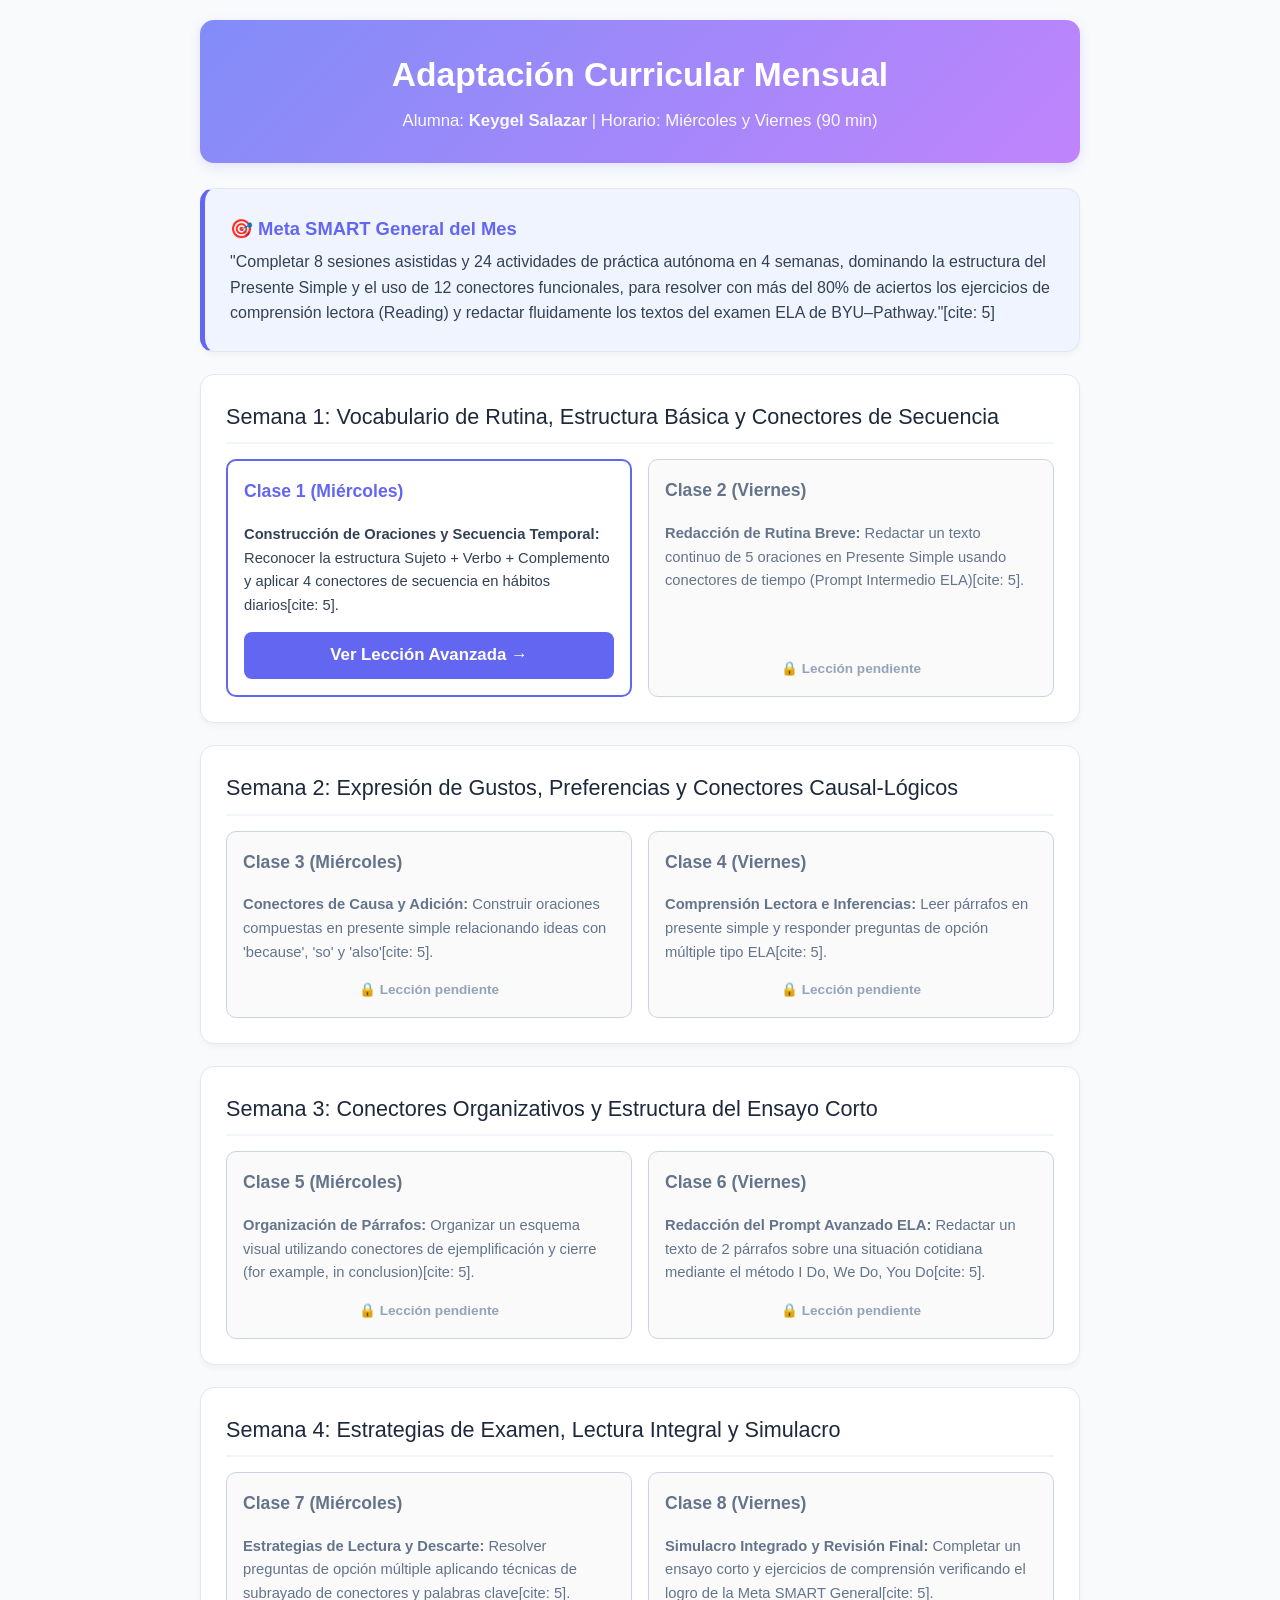
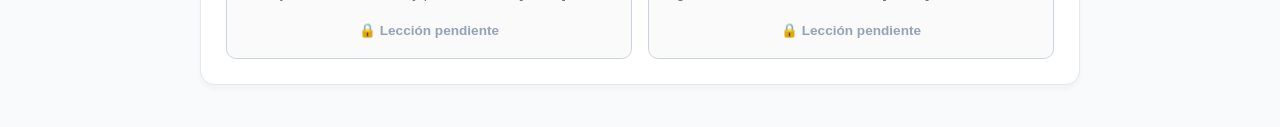
==== KeygelSalazar/index.html @ 6c48c5a3 "changes" ====
<!DOCTYPE html>
<html lang="es">
<head>
    <meta charset="UTF-8">
    <meta name="viewport" content="width=device-width, initial-scale=1.0">
    <title>Adaptación Curricular Mensual - Keygel Salazar</title>
    <!-- Vinculación al archivo de estilos estandarizado -->
    <link rel="stylesheet" href="/KeygelSalazar/styles.css">
</head>
<body>

<div class="container">

    <!-- ENCABEZADO PRINCIPAL -->
    <header>
        <h1>Adaptación Curricular Mensual</h1>
        <div class="subtitle">Alumna: <strong>Keygel Salazar</strong> | Horario: Miércoles y Viernes (90 min)</div>
    </header>

    <!-- META SMART GENERAL DEL MES -->
    <div class="card" style="border-left: 5px solid var(--primary); background: #f0f4fe;">
        <div style="font-weight: bold; color: var(--primary); font-size: 1.15rem; margin-bottom: 6px;">
            🎯 Meta SMART General del Mes
        </div>
        <p style="margin: 0; font-size: 1rem; color: #334155;">
            "Completar 8 sesiones asistidas y 24 actividades de práctica autónoma en 4 semanas, dominando la estructura del Presente Simple y el uso de 12 conectores funcionales, para resolver con más del 80% de aciertos los ejercicios de comprensión lectora (Reading) y redactar fluidamente los textos del examen ELA de BYU–Pathway."[cite: 5]
        </p>
    </div>

    <!-- SEMANA 1 -->
    <div class="card">
        <div class="section-title">
            <span>Semana 1: Vocabulario de Rutina, Estructura Básica y Conectores de Secuencia</span>
        </div>
        
        <div style="display: grid; grid-template-columns: repeat(auto-fit, minmax(280px, 1fr)); gap: 16px; margin-top: 15px;">
            
            <!-- Clase 1 (ACTIVA CON LINK) -->
            <div style="border: 2px solid var(--primary); border-radius: 10px; padding: 16px; background: #ffffff; display: flex; flex-direction: column; justify-content: space-between;">
                <div>
                    <h3 style="margin-top: 0; color: var(--primary); font-size: 1.1rem;">Clase 1 (Miércoles)</h3>
                    <p style="margin-bottom: 15px; font-size: 0.92rem; color: var(--text-color);">
                        <strong>Construcción de Oraciones y Secuencia Temporal:</strong> Reconocer la estructura Sujeto + Verbo + Complemento y aplicar 4 conectores de secuencia en hábitos diarios[cite: 5].
                    </p>
                </div>
                <!-- Enlace interactivo a la lección avanzada -->
                <a href="/KeygelSalazar/lessons/lesson1.html" class="word-btn" style="text-align: center; background: var(--primary); color: white; text-decoration: none; display: block; border: none;">
                    Ver Lección Avanzada →
                </a>
            </div>

            <!-- Clase 2 (TEXTO NORMAL) -->
            <div style="border: 1px solid #cbd5e1; border-radius: 10px; padding: 16px; background: #fafafa; display: flex; flex-direction: column; justify-content: space-between;">
                <div>
                    <h3 style="margin-top: 0; color: #64748b; font-size: 1.1rem;">Clase 2 (Viernes)</h3>
                    <p style="margin-bottom: 15px; font-size: 0.92rem; color: #64748b;">
                        <strong>Redacción de Rutina Breve:</strong> Redactar un texto continuo de 5 oraciones en Presente Simple usando conectores de tiempo (Prompt Intermedio ELA)[cite: 5].
                    </p>
                </div>
                <span style="font-size: 0.85rem; color: #94a3b8; font-weight: bold; text-align: center;">🔒 Lección pendiente</span>
            </div>

        </div>
    </div>

    <!-- SEMANA 2 -->
    <div class="card">
        <div class="section-title">
            <span>Semana 2: Expresión de Gustos, Preferencias y Conectores Causal-Lógicos</span>
        </div>

        <div style="display: grid; grid-template-columns: repeat(auto-fit, minmax(280px, 1fr)); gap: 16px; margin-top: 15px;">
            
            <!-- Clase 3 (TEXTO NORMAL) -->
            <div style="border: 1px solid #cbd5e1; border-radius: 10px; padding: 16px; background: #fafafa; display: flex; flex-direction: column; justify-content: space-between;">
                <div>
                    <h3 style="margin-top: 0; color: #64748b; font-size: 1.1rem;">Clase 3 (Miércoles)</h3>
                    <p style="margin-bottom: 15px; font-size: 0.92rem; color: #64748b;">
                        <strong>Conectores de Causa y Adición:</strong> Construir oraciones compuestas en presente simple relacionando ideas con 'because', 'so' y 'also'[cite: 5].
                    </p>
                </div>
                <span style="font-size: 0.85rem; color: #94a3b8; font-weight: bold; text-align: center;">🔒 Lección pendiente</span>
            </div>

            <!-- Clase 4 (TEXTO NORMAL) -->
            <div style="border: 1px solid #cbd5e1; border-radius: 10px; padding: 16px; background: #fafafa; display: flex; flex-direction: column; justify-content: space-between;">
                <div>
                    <h3 style="margin-top: 0; color: #64748b; font-size: 1.1rem;">Clase 4 (Viernes)</h3>
                    <p style="margin-bottom: 15px; font-size: 0.92rem; color: #64748b;">
                        <strong>Comprensión Lectora e Inferencias:</strong> Leer párrafos en presente simple y responder preguntas de opción múltiple tipo ELA[cite: 5].
                    </p>
                </div>
                <span style="font-size: 0.85rem; color: #94a3b8; font-weight: bold; text-align: center;">🔒 Lección pendiente</span>
            </div>

        </div>
    </div>

    <!-- SEMANA 3 -->
    <div class="card">
        <div class="section-title">
            <span>Semana 3: Conectores Organizativos y Estructura del Ensayo Corto</span>
        </div>

        <div style="display: grid; grid-template-columns: repeat(auto-fit, minmax(280px, 1fr)); gap: 16px; margin-top: 15px;">
            
            <!-- Clase 5 (TEXTO NORMAL) -->
            <div style="border: 1px solid #cbd5e1; border-radius: 10px; padding: 16px; background: #fafafa; display: flex; flex-direction: column; justify-content: space-between;">
                <div>
                    <h3 style="margin-top: 0; color: #64748b; font-size: 1.1rem;">Clase 5 (Miércoles)</h3>
                    <p style="margin-bottom: 15px; font-size: 0.92rem; color: #64748b;">
                        <strong>Organización de Párrafos:</strong> Organizar un esquema visual utilizando conectores de ejemplificación y cierre (for example, in conclusion)[cite: 5].
                    </p>
                </div>
                <span style="font-size: 0.85rem; color: #94a3b8; font-weight: bold; text-align: center;">🔒 Lección pendiente</span>
            </div>

            <!-- Clase 6 (TEXTO NORMAL) -->
            <div style="border: 1px solid #cbd5e1; border-radius: 10px; padding: 16px; background: #fafafa; display: flex; flex-direction: column; justify-content: space-between;">
                <div>
                    <h3 style="margin-top: 0; color: #64748b; font-size: 1.1rem;">Clase 6 (Viernes)</h3>
                    <p style="margin-bottom: 15px; font-size: 0.92rem; color: #64748b;">
                        <strong>Redacción del Prompt Avanzado ELA:</strong> Redactar un texto de 2 párrafos sobre una situación cotidiana mediante el método I Do, We Do, You Do[cite: 5].
                    </p>
                </div>
                <span style="font-size: 0.85rem; color: #94a3b8; font-weight: bold; text-align: center;">🔒 Lección pendiente</span>
            </div>

        </div>
    </div>

    <!-- SEMANA 4 -->
    <div class="card">
        <div class="section-title">
            <span>Semana 4: Estrategias de Examen, Lectura Integral y Simulacro</span>
        </div>

        <div style="display: grid; grid-template-columns: repeat(auto-fit, minmax(280px, 1fr)); gap: 16px; margin-top: 15px;">
            
            <!-- Clase 7 (TEXTO NORMAL) -->
            <div style="border: 1px solid #cbd5e1; border-radius: 10px; padding: 16px; background: #fafafa; display: flex; flex-direction: column; justify-content: space-between;">
                <div>
                    <h3 style="margin-top: 0; color: #64748b; font-size: 1.1rem;">Clase 7 (Miércoles)</h3>
                    <p style="margin-bottom: 15px; font-size: 0.92rem; color: #64748b;">
                        <strong>Estrategias de Lectura y Descarte:</strong> Resolver preguntas de opción múltiple aplicando técnicas de subrayado de conectores y palabras clave[cite: 5].
                    </p>
                </div>
                <span style="font-size: 0.85rem; color: #94a3b8; font-weight: bold; text-align: center;">🔒 Lección pendiente</span>
            </div>

            <!-- Clase 8 (TEXTO NORMAL) -->
            <div style="border: 1px solid #cbd5e1; border-radius: 10px; padding: 16px; background: #fafafa; display: flex; flex-direction: column; justify-content: space-between;">
                <div>
                    <h3 style="margin-top: 0; color: #64748b; font-size: 1.1rem;">Clase 8 (Viernes)</h3>
                    <p style="margin-bottom: 15px; font-size: 0.92rem; color: #64748b;">
                        <strong>Simulacro Integrado y Revisión Final:</strong> Completar un ensayo corto y ejercicios de comprensión verificando el logro de la Meta SMART General[cite: 5].
                    </p>
                </div>
                <span style="font-size: 0.85rem; color: #94a3b8; font-weight: bold; text-align: center;">🔒 Lección pendiente</span>
            </div>

        </div>
    </div>

</div>

</body>
</html>
---- KeygelSalazar/styles.css ----
/* ==========================================
   ESTILOS BASE Y VARIABLES DEL CURSO DE INGLÉS
   ========================================== */

:root {
    /* Paleta de colores generales */
    --bg-color: #f8fafc;
    --card-bg: #ffffff;
    --text-color: #334155;
    --primary: #6366f1;
    --primary-light: #e0e7ff;
    
    /* Código de Colores Gramaticales (Pastel) */
    --subject-color: #dcfce7; /* Verde claro */
    --subject-text: #166534;
    --verb-color: #dbeafe; /* Azul claro */
    --verb-text: #1e40af;
    --connector-color: #fef3c7; /* Amarillo/Naranja claro */
    --connector-text: #92400e;
    --complement-color: #f3e8ff; /* Púrpura claro */
    --complement-text: #6b21a8;

    /* Estado de feedback */
    --success-bg: #d1fae5;
    --success-text: #065f46;
    --error-bg: #fee2e2;
    --error-text: #991b1b;

    /* Dimensiones y bordes */
    --border-radius: 14px;
}

/* Configuración global del cuerpo */
body {
    font-family: 'Segoe UI', Tahoma, Geneva, Verdana, sans-serif;
    background-color: var(--bg-color);
    color: var(--text-color);
    line-height: 1.6;
    margin: 0;
    padding: 20px;
}

/* Contenedor principal centrado */
.container {
    max-width: 880px;
    margin: 0 auto;
}

/* Encabezado principal */
header {
    background: linear-gradient(135deg, #818cf8, #c084fc);
    color: white;
    padding: 28px;
    border-radius: var(--border-radius);
    text-align: center;
    margin-bottom: 25px;
    box-shadow: 0 4px 12px rgba(99, 102, 241, 0.15);
}

h1 { 
    margin: 0; 
    font-size: 2.1rem; 
}

.subtitle { 
    font-size: 1.05rem; 
    opacity: 0.95; 
    margin-top: 6px; 
}

/* Tarjetas y Secciones */
.card {
    background: var(--card-bg);
    border-radius: var(--border-radius);
    padding: 25px;
    margin-bottom: 22px;
    box-shadow: 0 4px 6px -1px rgba(0, 0, 0, 0.04);
    border: 1px solid #e2e8f0;
}

.section-title {
    font-size: 1.35rem;
    color: #1e293b;
    margin-top: 0;
    margin-bottom: 12px;
    border-bottom: 2px solid #f1f5f9;
    padding-bottom: 8px;
    display: flex;
    align-items: center;
    justify-content: space-between;
}

/* ==========================================
   RESALTADORES Y LEYENDA GRAMATICAL
   ========================================== */

.hl-connector { 
    background-color: var(--connector-color); 
    color: var(--connector-text); 
    padding: 3px 8px; 
    border-radius: 6px; 
    font-weight: 700; 
}

.hl-subject { 
    background-color: var(--subject-color); 
    color: var(--subject-text); 
    padding: 3px 8px; 
    border-radius: 6px; 
    font-weight: 700; 
}

.hl-verb { 
    background-color: var(--verb-color); 
    color: var(--verb-text); 
    padding: 3px 8px; 
    border-radius: 6px; 
    font-weight: 700; 
}

.hl-complement { 
    background-color: var(--complement-color); 
    color: var(--complement-text); 
    padding: 3px 8px; 
    border-radius: 6px; 
    font-weight: 700; 
}

.color-legend {
    display: flex;
    gap: 10px;
    flex-wrap: wrap;
    background: #f8fafc;
    padding: 12px 16px;
    border-radius: 10px;
    margin: 15px 0;
    border: 1px solid #e2e8f0;
}

/* Cajas de ejemplos destacados */
.example-box {
    background: #ffffff;
    border: 2px solid #e0e7ff;
    border-radius: 12px;
    padding: 18px;
    margin: 15px 0;
    font-size: 1.1rem;
    box-shadow: 0 2px 8px rgba(99, 102, 241, 0.08);
}

.example-tag {
    font-size: 0.82rem;
    font-weight: bold;
    color: var(--primary);
    text-transform: uppercase;
    letter-spacing: 0.5px;
    margin-bottom: 8px;
}

/* ==========================================
   COMPONENTES INTERACTIVOS
   ========================================== */

/* Checkbox para validar progreso */
.checkbox-container {
    display: flex;
    align-items: center;
    gap: 12px;
    font-size: 0.98rem;
    cursor: pointer;
    user-select: none;
    background: #f1f5f9;
    padding: 12px 16px;
    border-radius: 10px;
    margin-top: 18px;
    transition: background 0.2s;
}

.checkbox-container:hover {
    background: #e2e8f0;
}

.checkbox-container input {
    width: 20px;
    height: 20px;
    accent-color: var(--primary);
    cursor: pointer;
}

/* Formularios y entradas de texto */
textarea, input[type="text"] {
    width: 100%;
    padding: 12px;
    border: 1px solid #cbd5e1;
    border-radius: 8px;
    box-sizing: border-box;
    font-family: inherit;
    margin-top: 8px;
    font-size: 1rem;
}

/* Botones de selección de palabras */
.word-selector {
    display: flex;
    gap: 10px;
    flex-wrap: wrap;
    margin: 15px 0;
}

.word-btn {
    padding: 10px 16px;
    border: 2px solid #cbd5e1;
    background: white;
    border-radius: 8px;
    font-size: 1.05rem;
    font-weight: 600;
    cursor: pointer;
    transition: all 0.2s;
}

.word-btn:hover {
    border-color: var(--primary);
    background: #f8fafc;
}

/* Opciones interactivas de encuestas y lectura */
.interactive-option {
    padding: 12px 16px;
    border: 1px solid #cbd5e1;
    border-radius: 8px;
    margin: 8px 0;
    cursor: pointer;
    transition: all 0.2s;
    background: white;
}

.interactive-option:hover {
    border-color: var(--primary);
    background: #f8fafc;
}

/* Mensajes de retroalimentación (Feedback) */
.feedback-message {
    margin-top: 10px;
    padding: 10px 14px;
    border-radius: 8px;
    font-weight: bold;
    display: none;
}

.feedback-success {
    background-color: var(--success-bg);
    color: var(--success-text);
    border: 1px solid #a7f3d0;
}

.feedback-error {
    background-color: var(--error-bg);
    color: var(--error-text);
    border: 1px solid #fecaca;
}

/* ==========================================
   SECCIONES ESPECIALES (PAUSA Y METAS)
   ========================================== */

/* Tarjeta para pausas de recarga mental */
.pause-card {
    background: #f0fdf4;
    border-color: #bbf7d0;
    text-align: center;
}

/* Contenedores de Metas SMART */
.meta-box {
    background: #fdf2f8;
    border-left: 4px solid #f472b6;
    padding: 16px;
    margin-bottom: 14px;
    border-radius: 0 10px 10px 0;
}

.meta-title { 
    font-weight: bold; 
    color: #db2777; 
    margin-bottom: 4px; 
}
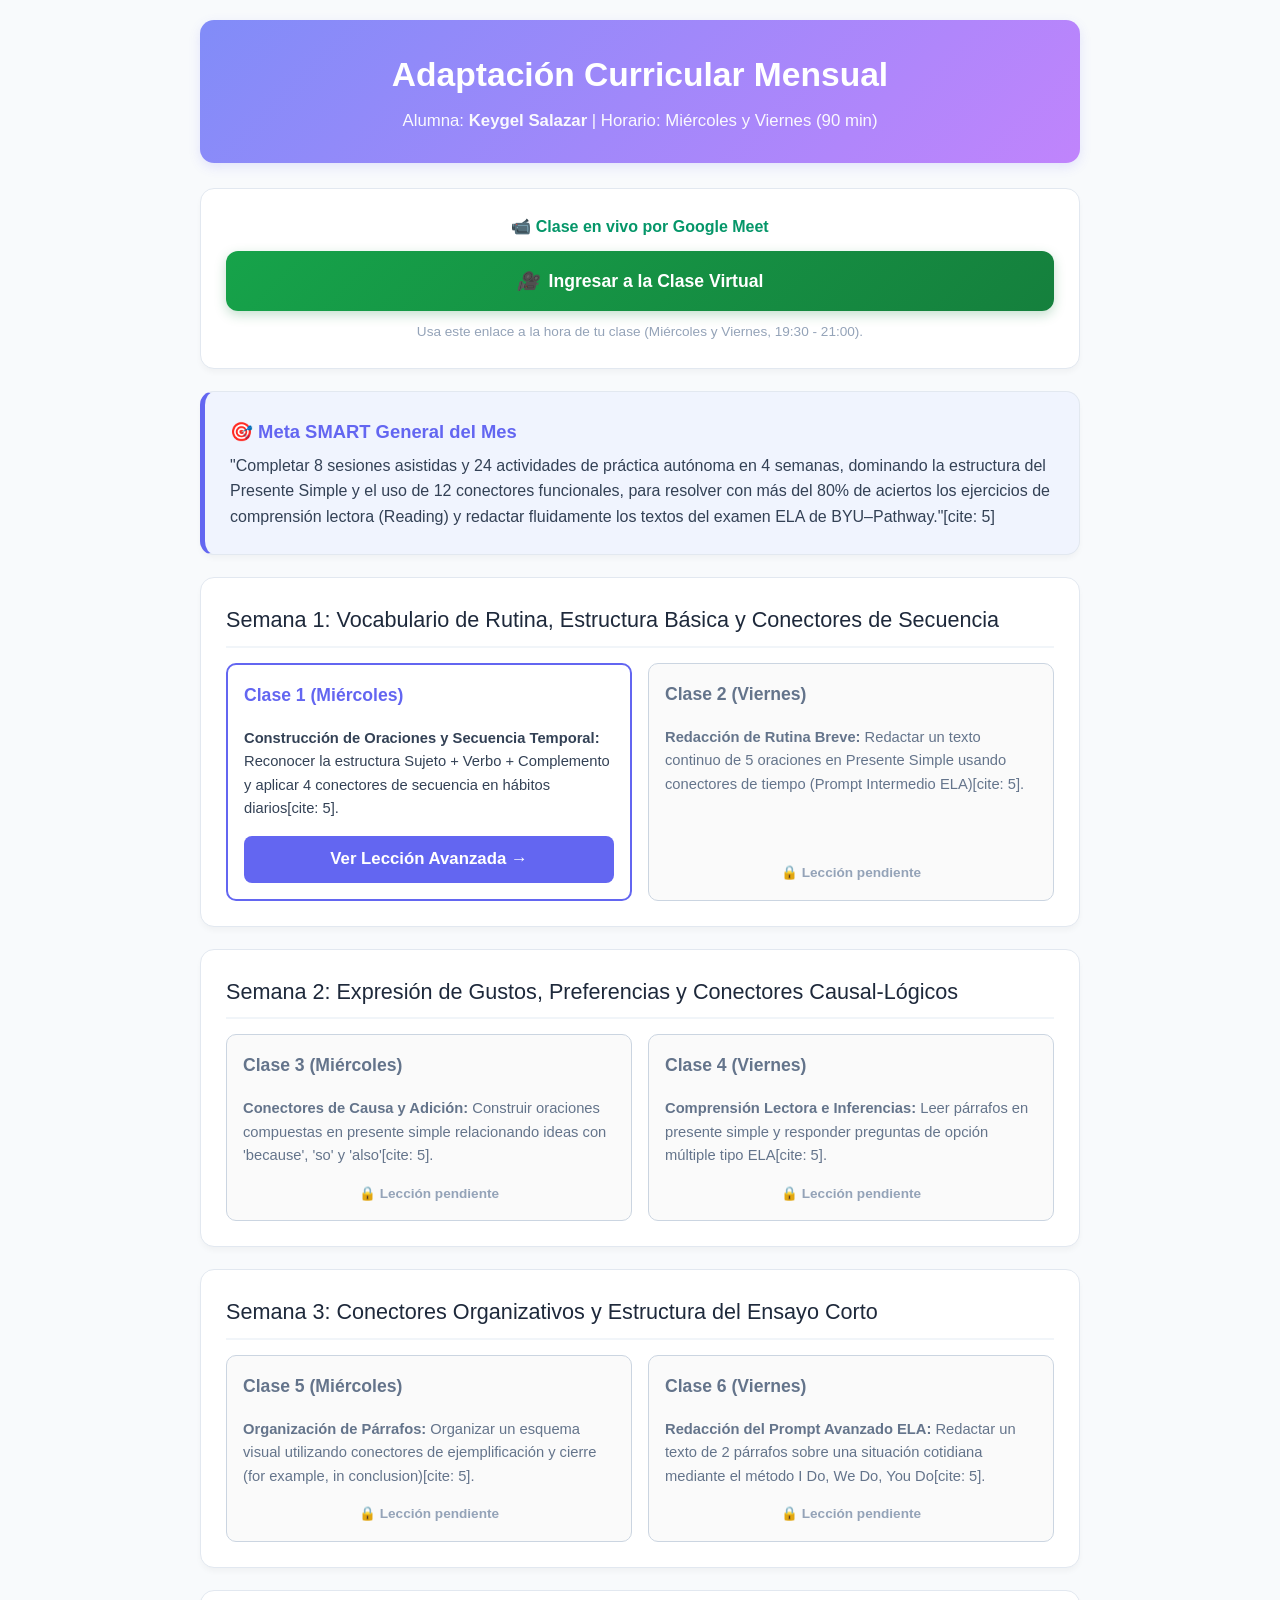
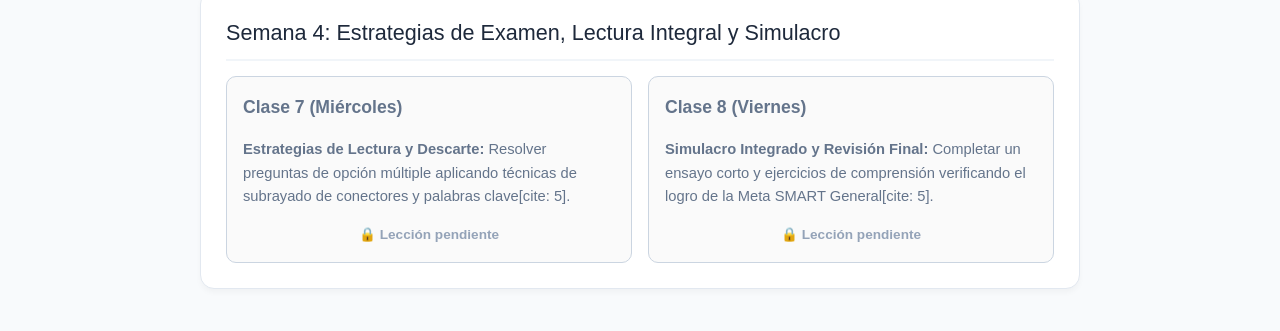
==== commit 99ba4c14: "Modify stylesheet path and add virtual class button Updated stylesheet link to use a relative path a" ====
--- a/KeygelSalazar/index.html
+++ b/KeygelSalazar/index.html
@@ -4,8 +4,8 @@
     <meta charset="UTF-8">
     <meta name="viewport" content="width=device-width, initial-scale=1.0">
     <title>Adaptación Curricular Mensual - Keygel Salazar</title>
-    <!-- Vinculación al archivo de estilos estandarizado -->
-    <link rel="stylesheet" href="/KeygelSalazar/styles.css">
+    <!-- Ruta relativa: funciona sin importar el dominio/subcarpeta donde se publique -->
+    <link rel="stylesheet" href="../assets/course.css">
 </head>
 <body>
 
@@ -16,6 +16,20 @@
         <h1>Adaptación Curricular Mensual</h1>
         <div class="subtitle">Alumna: <strong>Keygel Salazar</strong> | Horario: Miércoles y Viernes (90 min)</div>
     </header>
+
+    <!-- BOTÓN DE CLASE VIRTUAL -->
+    <div class="card" style="text-align: center;">
+        <div style="font-weight: bold; color: #059669; font-size: 1rem; margin-bottom: 12px;">
+            📹 Clase en vivo por Google Meet
+        </div>
+        <a href="https://meet.google.com/mav-znqs-qss" target="_blank" rel="noopener noreferrer" class="meet-btn">
+            <i>🎥</i>
+            <span>Ingresar a la Clase Virtual</span>
+        </a>
+        <p style="margin: 10px 0 0 0; font-size: 0.85rem; color: #94a3b8;">
+            Usa este enlace a la hora de tu clase (Miércoles y Viernes, 19:30 - 21:00).
+        </p>
+    </div>
 
     <!-- META SMART GENERAL DEL MES -->
     <div class="card" style="border-left: 5px solid var(--primary); background: #f0f4fe;">
@@ -32,9 +46,9 @@
         <div class="section-title">
             <span>Semana 1: Vocabulario de Rutina, Estructura Básica y Conectores de Secuencia</span>
         </div>
-        
+
         <div style="display: grid; grid-template-columns: repeat(auto-fit, minmax(280px, 1fr)); gap: 16px; margin-top: 15px;">
-            
+
             <!-- Clase 1 (ACTIVA CON LINK) -->
             <div style="border: 2px solid var(--primary); border-radius: 10px; padding: 16px; background: #ffffff; display: flex; flex-direction: column; justify-content: space-between;">
                 <div>
@@ -43,8 +57,7 @@
                         <strong>Construcción de Oraciones y Secuencia Temporal:</strong> Reconocer la estructura Sujeto + Verbo + Complemento y aplicar 4 conectores de secuencia en hábitos diarios[cite: 5].
                     </p>
                 </div>
-                <!-- Enlace interactivo a la lección avanzada -->
-                <a href="/KeygelSalazar/lessons/lesson1.html" class="word-btn" style="text-align: center; background: var(--primary); color: white; text-decoration: none; display: block; border: none;">
+                <a href="lessons/lesson1.html" class="word-btn" style="text-align: center; background: var(--primary); color: white; text-decoration: none; display: block; border: none;">
                     Ver Lección Avanzada →
                 </a>
             </div>
@@ -70,7 +83,7 @@
         </div>
 
         <div style="display: grid; grid-template-columns: repeat(auto-fit, minmax(280px, 1fr)); gap: 16px; margin-top: 15px;">
-            
+
             <!-- Clase 3 (TEXTO NORMAL) -->
             <div style="border: 1px solid #cbd5e1; border-radius: 10px; padding: 16px; background: #fafafa; display: flex; flex-direction: column; justify-content: space-between;">
                 <div>
@@ -103,7 +116,7 @@
         </div>
 
         <div style="display: grid; grid-template-columns: repeat(auto-fit, minmax(280px, 1fr)); gap: 16px; margin-top: 15px;">
-            
+
             <!-- Clase 5 (TEXTO NORMAL) -->
             <div style="border: 1px solid #cbd5e1; border-radius: 10px; padding: 16px; background: #fafafa; display: flex; flex-direction: column; justify-content: space-between;">
                 <div>
@@ -136,7 +149,7 @@
         </div>
 
         <div style="display: grid; grid-template-columns: repeat(auto-fit, minmax(280px, 1fr)); gap: 16px; margin-top: 15px;">
-            
+
             <!-- Clase 7 (TEXTO NORMAL) -->
             <div style="border: 1px solid #cbd5e1; border-radius: 10px; padding: 16px; background: #fafafa; display: flex; flex-direction: column; justify-content: space-between;">
                 <div>
@@ -165,4 +178,4 @@
 </div>
 
 </body>
-</html>+</html>
--- a/assets/course.css
+++ b/assets/course.css
@@ -0,0 +1,302 @@
+/* ==========================================
+   ESTILOS BASE Y VARIABLES DEL CURSO DE INGLÉS
+   ========================================== */
+
+:root {
+    /* Paleta de colores generales */
+    --bg-color: #f8fafc;
+    --card-bg: #ffffff;
+    --text-color: #334155;
+    --primary: #6366f1;
+    --primary-light: #e0e7ff;
+    
+    /* Código de Colores Gramaticales (Pastel) */
+    --subject-color: #dcfce7;
+    --subject-text: #166534;
+    --verb-color: #dbeafe;
+    --verb-text: #1e40af;
+    --connector-color: #fef3c7;
+    --connector-text: #92400e;
+    --complement-color: #f3e8ff;
+    --complement-text: #6b21a8;
+
+    /* Estado de feedback */
+    --success-bg: #d1fae5;
+    --success-text: #065f46;
+    --error-bg: #fee2e2;
+    --error-text: #991b1b;
+
+    /* Dimensiones y bordes */
+    --border-radius: 14px;
+}
+
+body {
+    font-family: 'Segoe UI', Tahoma, Geneva, Verdana, sans-serif;
+    background-color: var(--bg-color);
+    color: var(--text-color);
+    line-height: 1.6;
+    margin: 0;
+    padding: 20px;
+}
+
+.container {
+    max-width: 880px;
+    margin: 0 auto;
+}
+
+header {
+    background: linear-gradient(135deg, #818cf8, #c084fc);
+    color: white;
+    padding: 28px;
+    border-radius: var(--border-radius);
+    text-align: center;
+    margin-bottom: 25px;
+    box-shadow: 0 4px 12px rgba(99, 102, 241, 0.15);
+}
+
+h1 { 
+    margin: 0; 
+    font-size: 2.1rem; 
+}
+
+.subtitle { 
+    font-size: 1.05rem; 
+    opacity: 0.95; 
+    margin-top: 6px; 
+}
+
+.card {
+    background: var(--card-bg);
+    border-radius: var(--border-radius);
+    padding: 25px;
+    margin-bottom: 22px;
+    box-shadow: 0 4px 6px -1px rgba(0, 0, 0, 0.04);
+    border: 1px solid #e2e8f0;
+}
+
+.section-title {
+    font-size: 1.35rem;
+    color: #1e293b;
+    margin-top: 0;
+    margin-bottom: 12px;
+    border-bottom: 2px solid #f1f5f9;
+    padding-bottom: 8px;
+    display: flex;
+    align-items: center;
+    justify-content: space-between;
+}
+
+/* ==========================================
+   RESALTADORES Y LEYENDA GRAMATICAL
+   ========================================== */
+
+.hl-connector { 
+    background-color: var(--connector-color); 
+    color: var(--connector-text); 
+    padding: 3px 8px; 
+    border-radius: 6px; 
+    font-weight: 700; 
+}
+
+.hl-subject { 
+    background-color: var(--subject-color); 
+    color: var(--subject-text); 
+    padding: 3px 8px; 
+    border-radius: 6px; 
+    font-weight: 700; 
+}
+
+.hl-verb { 
+    background-color: var(--verb-color); 
+    color: var(--verb-text); 
+    padding: 3px 8px; 
+    border-radius: 6px; 
+    font-weight: 700; 
+}
+
+.hl-complement { 
+    background-color: var(--complement-color); 
+    color: var(--complement-text); 
+    padding: 3px 8px; 
+    border-radius: 6px; 
+    font-weight: 700; 
+}
+
+.color-legend {
+    display: flex;
+    gap: 10px;
+    flex-wrap: wrap;
+    background: #f8fafc;
+    padding: 12px 16px;
+    border-radius: 10px;
+    margin: 15px 0;
+    border: 1px solid #e2e8f0;
+}
+
+.example-box {
+    background: #ffffff;
+    border: 2px solid #e0e7ff;
+    border-radius: 12px;
+    padding: 18px;
+    margin: 15px 0;
+    font-size: 1.1rem;
+    box-shadow: 0 2px 8px rgba(99, 102, 241, 0.08);
+}
+
+.example-tag {
+    font-size: 0.82rem;
+    font-weight: bold;
+    color: var(--primary);
+    text-transform: uppercase;
+    letter-spacing: 0.5px;
+    margin-bottom: 8px;
+}
+
+/* ==========================================
+   COMPONENTES INTERACTIVOS
+   ========================================== */
+
+.checkbox-container {
+    display: flex;
+    align-items: center;
+    gap: 12px;
+    font-size: 0.98rem;
+    cursor: pointer;
+    user-select: none;
+    background: #f1f5f9;
+    padding: 12px 16px;
+    border-radius: 10px;
+    margin-top: 18px;
+    transition: background 0.2s;
+}
+
+.checkbox-container:hover {
+    background: #e2e8f0;
+}
+
+.checkbox-container input {
+    width: 20px;
+    height: 20px;
+    accent-color: var(--primary);
+    cursor: pointer;
+}
+
+textarea, input[type="text"] {
+    width: 100%;
+    padding: 12px;
+    border: 1px solid #cbd5e1;
+    border-radius: 8px;
+    box-sizing: border-box;
+    font-family: inherit;
+    margin-top: 8px;
+    font-size: 1rem;
+}
+
+.word-selector {
+    display: flex;
+    gap: 10px;
+    flex-wrap: wrap;
+    margin: 15px 0;
+}
+
+.word-btn {
+    padding: 10px 16px;
+    border: 2px solid #cbd5e1;
+    background: white;
+    border-radius: 8px;
+    font-size: 1.05rem;
+    font-weight: 600;
+    cursor: pointer;
+    transition: all 0.2s;
+}
+
+.word-btn:hover {
+    border-color: var(--primary);
+    background: #f8fafc;
+}
+
+.interactive-option {
+    padding: 12px 16px;
+    border: 1px solid #cbd5e1;
+    border-radius: 8px;
+    margin: 8px 0;
+    cursor: pointer;
+    transition: all 0.2s;
+    background: white;
+}
+
+.interactive-option:hover {
+    border-color: var(--primary);
+    background: #f8fafc;
+}
+
+.feedback-message {
+    margin-top: 10px;
+    padding: 10px 14px;
+    border-radius: 8px;
+    font-weight: bold;
+    display: none;
+}
+
+.feedback-success {
+    background-color: var(--success-bg);
+    color: var(--success-text);
+    border: 1px solid #a7f3d0;
+}
+
+.feedback-error {
+    background-color: var(--error-bg);
+    color: var(--error-text);
+    border: 1px solid #fecaca;
+}
+
+/* ==========================================
+   SECCIONES ESPECIALES (PAUSA Y METAS)
+   ========================================== */
+
+.pause-card {
+    background: #f0fdf4;
+    border-color: #bbf7d0;
+    text-align: center;
+}
+
+.meta-box {
+    background: #fdf2f8;
+    border-left: 4px solid #f472b6;
+    padding: 16px;
+    margin-bottom: 14px;
+    border-radius: 0 10px 10px 0;
+}
+
+.meta-title { 
+    font-weight: bold; 
+    color: #db2777; 
+    margin-bottom: 4px; 
+}
+
+/* ==========================================
+   BOTÓN DE CLASE VIRTUAL
+   ========================================== */
+
+.meet-btn {
+    display: inline-flex;
+    align-items: center;
+    justify-content: center;
+    gap: 10px;
+    width: 100%;
+    box-sizing: border-box;
+    padding: 16px 20px;
+    background: linear-gradient(135deg, #16a34a, #15803d);
+    color: white;
+    text-decoration: none;
+    font-weight: 700;
+    font-size: 1.1rem;
+    border-radius: 12px;
+    box-shadow: 0 4px 12px rgba(21, 128, 61, 0.25);
+    transition: transform 0.15s ease, box-shadow 0.15s ease;
+}
+
+.meet-btn:hover {
+    transform: translateY(-2px);
+    box-shadow: 0 6px 16px rgba(21, 128, 61, 0.35);
+}
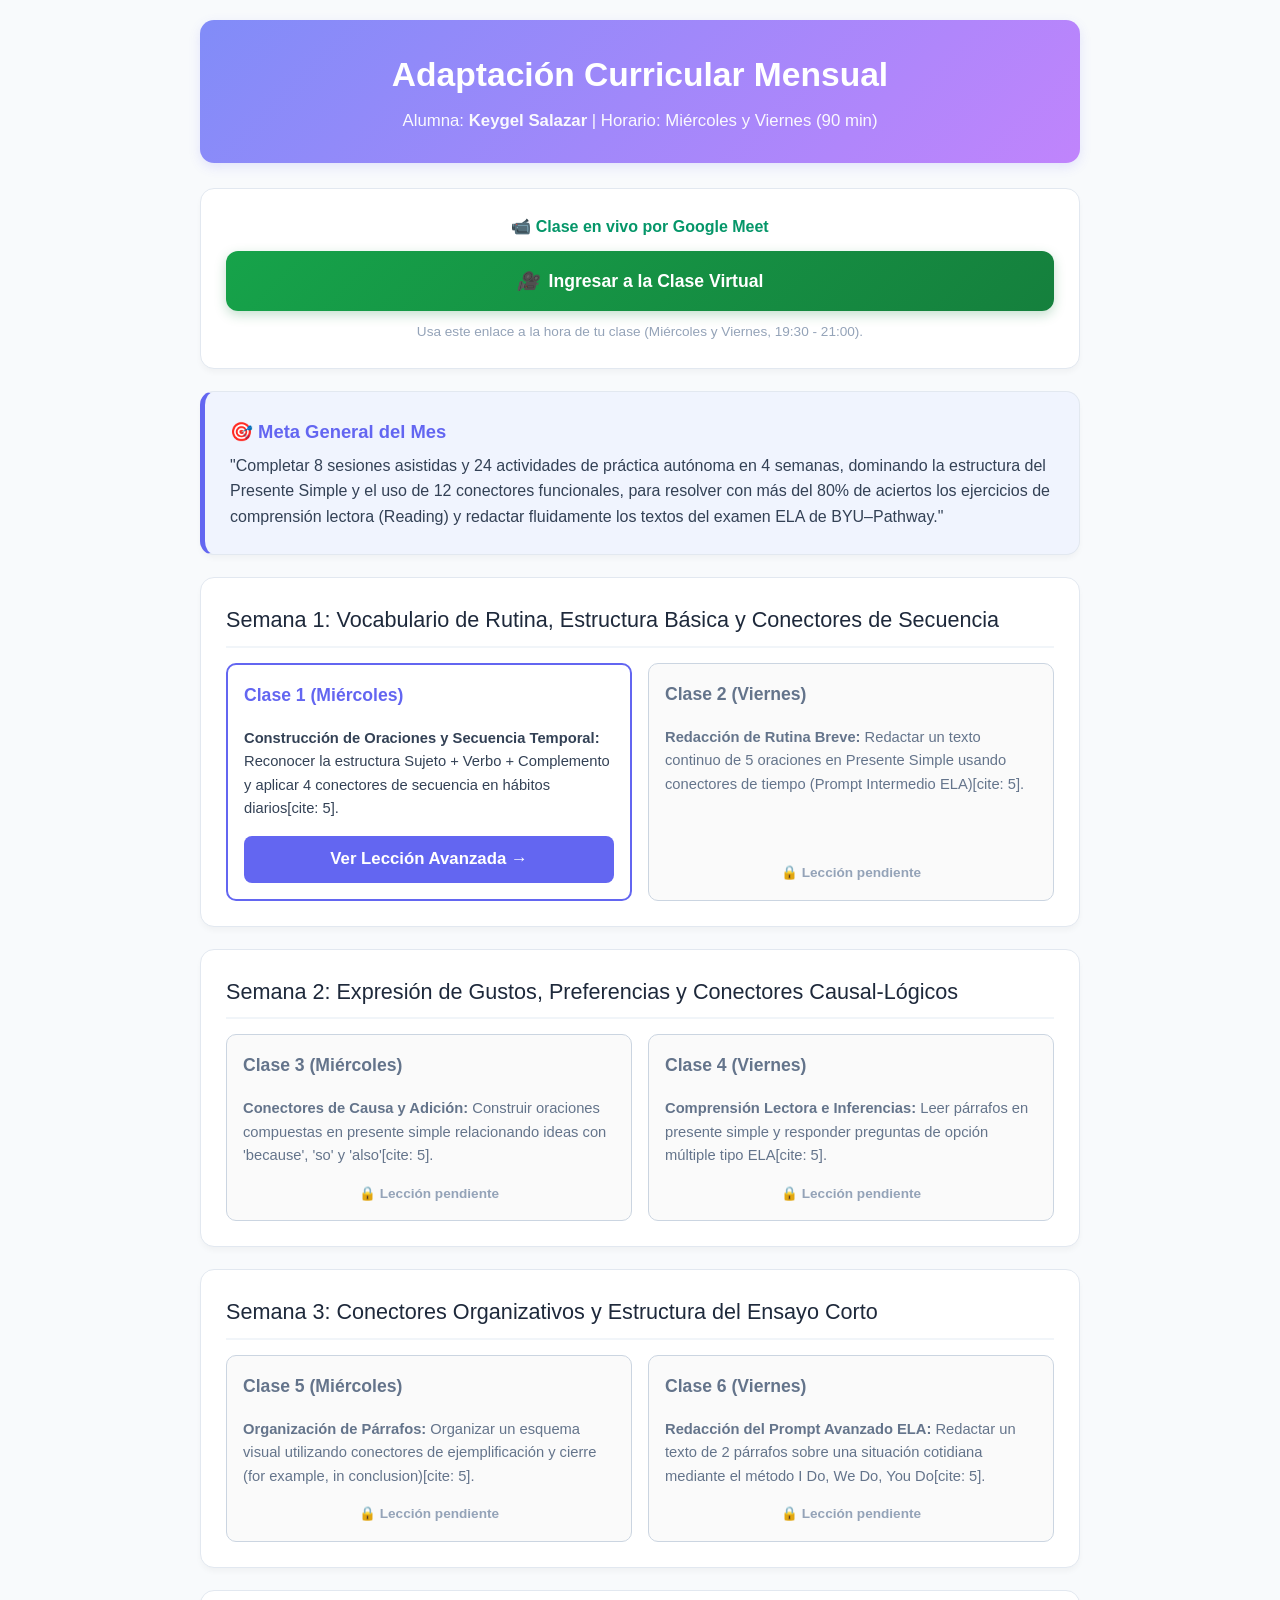
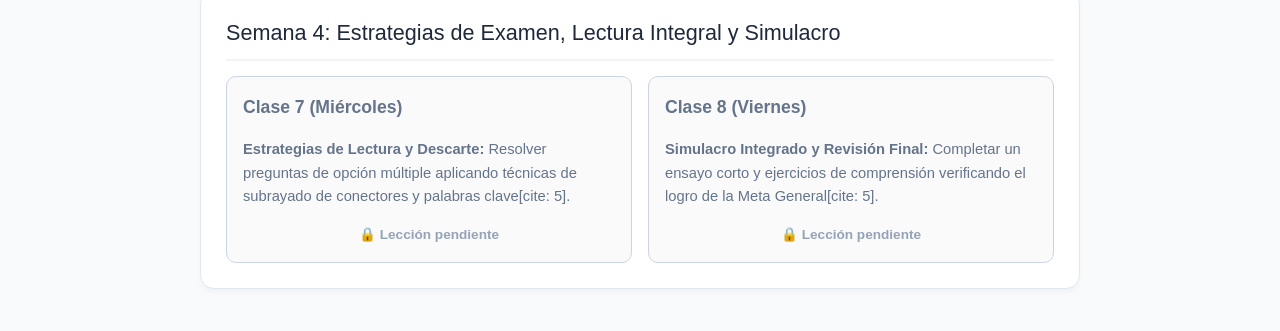
==== commit 0fc6324a: "Quick fixes" ====
--- a/KeygelSalazar/index.html
+++ b/KeygelSalazar/index.html
@@ -34,10 +34,10 @@
     <!-- META SMART GENERAL DEL MES -->
     <div class="card" style="border-left: 5px solid var(--primary); background: #f0f4fe;">
         <div style="font-weight: bold; color: var(--primary); font-size: 1.15rem; margin-bottom: 6px;">
-            🎯 Meta SMART General del Mes
+            🎯 Meta General del Mes
         </div>
         <p style="margin: 0; font-size: 1rem; color: #334155;">
-            "Completar 8 sesiones asistidas y 24 actividades de práctica autónoma en 4 semanas, dominando la estructura del Presente Simple y el uso de 12 conectores funcionales, para resolver con más del 80% de aciertos los ejercicios de comprensión lectora (Reading) y redactar fluidamente los textos del examen ELA de BYU–Pathway."[cite: 5]
+            "Completar 8 sesiones asistidas y 24 actividades de práctica autónoma en 4 semanas, dominando la estructura del Presente Simple y el uso de 12 conectores funcionales, para resolver con más del 80% de aciertos los ejercicios de comprensión lectora (Reading) y redactar fluidamente los textos del examen ELA de BYU–Pathway."
         </p>
     </div>
 
@@ -166,7 +166,7 @@
                 <div>
                     <h3 style="margin-top: 0; color: #64748b; font-size: 1.1rem;">Clase 8 (Viernes)</h3>
                     <p style="margin-bottom: 15px; font-size: 0.92rem; color: #64748b;">
-                        <strong>Simulacro Integrado y Revisión Final:</strong> Completar un ensayo corto y ejercicios de comprensión verificando el logro de la Meta SMART General[cite: 5].
+                        <strong>Simulacro Integrado y Revisión Final:</strong> Completar un ensayo corto y ejercicios de comprensión verificando el logro de la Meta General[cite: 5].
                     </p>
                 </div>
                 <span style="font-size: 0.85rem; color: #94a3b8; font-weight: bold; text-align: center;">🔒 Lección pendiente</span>
--- a/assets/course.css
+++ b/assets/course.css
@@ -275,6 +275,82 @@
 }
 
 /* ==========================================
+   ENCABEZADO DE SECCIÓN CON ETIQUETA DE TIEMPO
+   (usado en las páginas de lección)
+   ========================================== */
+
+.section-header {
+    display: flex;
+    align-items: center;
+    justify-content: space-between;
+    gap: 12px;
+    flex-wrap: wrap;
+    border-bottom: 2px solid #f1f5f9;
+    padding-bottom: 10px;
+    margin-bottom: 15px;
+}
+
+.section-header h2 {
+    margin: 0;
+    font-size: 1.3rem;
+    color: #1e293b;
+}
+
+.tag {
+    background-color: var(--primary-light);
+    color: var(--primary);
+    padding: 4px 12px;
+    border-radius: 20px;
+    font-weight: bold;
+    font-size: 0.85rem;
+    white-space: nowrap;
+}
+
+.formula-box {
+    display: flex;
+    gap: 10px;
+    justify-content: center;
+    align-items: center;
+    flex-wrap: wrap;
+    margin: 20px 0;
+    background: #fafafa;
+    padding: 15px;
+    border-radius: 8px;
+    border: 1px dashed #cbd5e1;
+}
+
+/* ==========================================
+   BARRA SUPERIOR DE LECCIÓN (botón Volver)
+   Se coloca ANTES del header, no encima,
+   para que nunca se sobreponga al título.
+   ========================================== */
+
+.lesson-topbar {
+    margin-bottom: 14px;
+}
+
+.btn-back {
+    display: inline-flex;
+    align-items: center;
+    gap: 6px;
+    background: #ffffff;
+    color: var(--primary);
+    text-decoration: none;
+    padding: 8px 16px;
+    border-radius: 8px;
+    font-weight: bold;
+    font-size: 0.9rem;
+    border: 1px solid #e2e8f0;
+    box-shadow: 0 2px 6px rgba(0, 0, 0, 0.04);
+    transition: all 0.2s ease;
+}
+
+.btn-back:hover {
+    background: var(--primary-light);
+    border-color: var(--primary);
+}
+
+/* ==========================================
    BOTÓN DE CLASE VIRTUAL
    ========================================== */
 
@@ -299,4 +375,4 @@
 .meet-btn:hover {
     transform: translateY(-2px);
     box-shadow: 0 6px 16px rgba(21, 128, 61, 0.35);
-}
+}
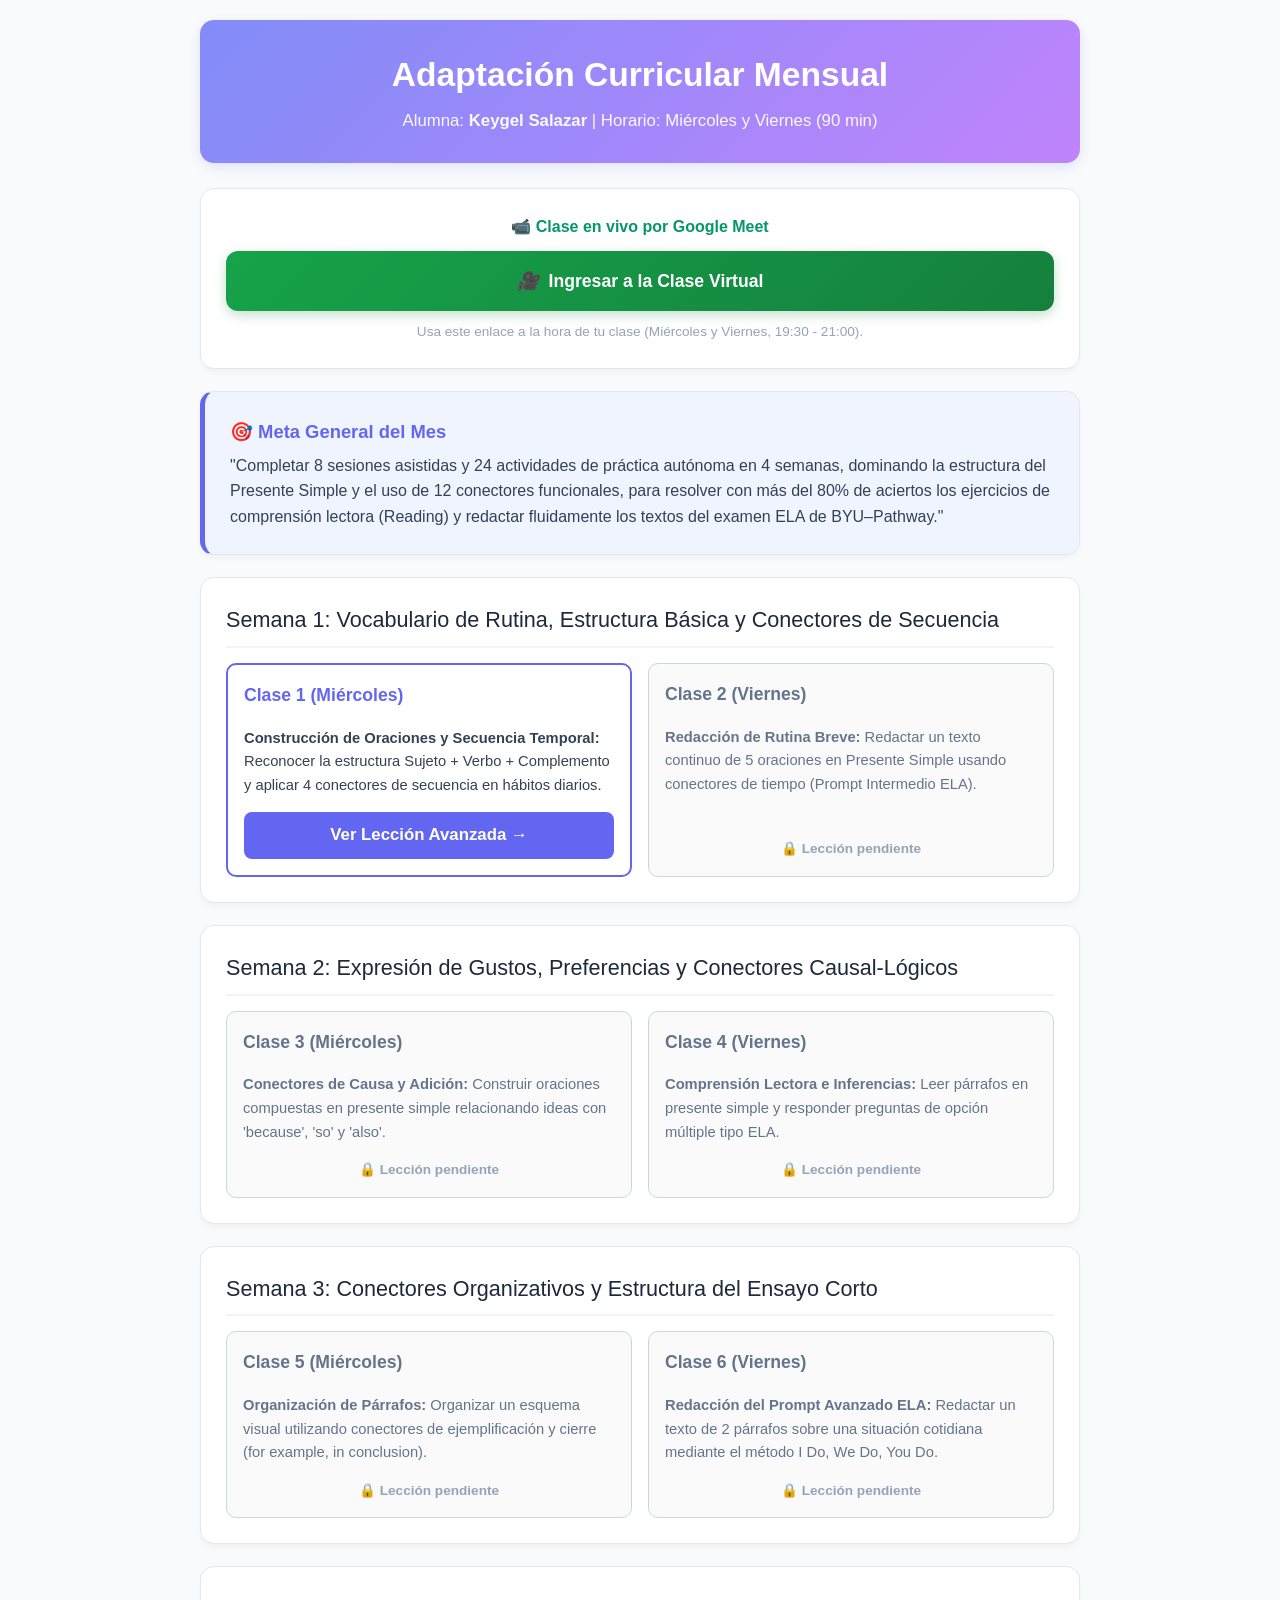
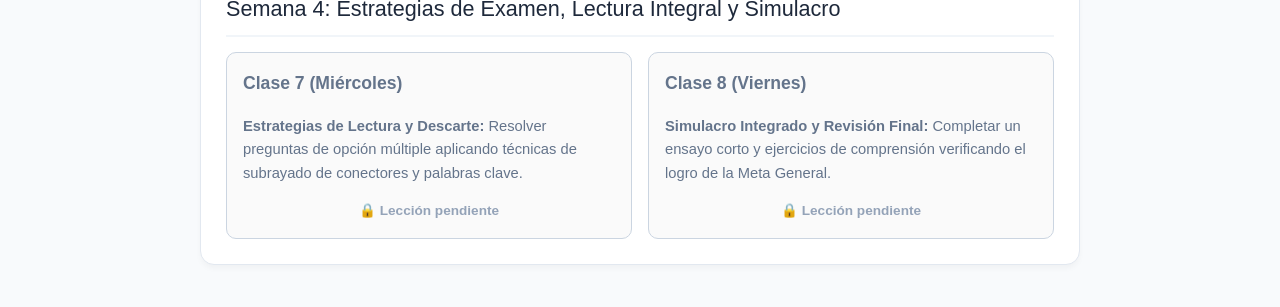
==== commit b8a5a79e: "fix some text" ====
--- a/KeygelSalazar/index.html
+++ b/KeygelSalazar/index.html
@@ -54,7 +54,7 @@
                 <div>
                     <h3 style="margin-top: 0; color: var(--primary); font-size: 1.1rem;">Clase 1 (Miércoles)</h3>
                     <p style="margin-bottom: 15px; font-size: 0.92rem; color: var(--text-color);">
-                        <strong>Construcción de Oraciones y Secuencia Temporal:</strong> Reconocer la estructura Sujeto + Verbo + Complemento y aplicar 4 conectores de secuencia en hábitos diarios[cite: 5].
+                        <strong>Construcción de Oraciones y Secuencia Temporal:</strong> Reconocer la estructura Sujeto + Verbo + Complemento y aplicar 4 conectores de secuencia en hábitos diarios.
                     </p>
                 </div>
                 <a href="lessons/lesson1.html" class="word-btn" style="text-align: center; background: var(--primary); color: white; text-decoration: none; display: block; border: none;">
@@ -67,7 +67,7 @@
                 <div>
                     <h3 style="margin-top: 0; color: #64748b; font-size: 1.1rem;">Clase 2 (Viernes)</h3>
                     <p style="margin-bottom: 15px; font-size: 0.92rem; color: #64748b;">
-                        <strong>Redacción de Rutina Breve:</strong> Redactar un texto continuo de 5 oraciones en Presente Simple usando conectores de tiempo (Prompt Intermedio ELA)[cite: 5].
+                        <strong>Redacción de Rutina Breve:</strong> Redactar un texto continuo de 5 oraciones en Presente Simple usando conectores de tiempo (Prompt Intermedio ELA).
                     </p>
                 </div>
                 <span style="font-size: 0.85rem; color: #94a3b8; font-weight: bold; text-align: center;">🔒 Lección pendiente</span>
@@ -89,7 +89,7 @@
                 <div>
                     <h3 style="margin-top: 0; color: #64748b; font-size: 1.1rem;">Clase 3 (Miércoles)</h3>
                     <p style="margin-bottom: 15px; font-size: 0.92rem; color: #64748b;">
-                        <strong>Conectores de Causa y Adición:</strong> Construir oraciones compuestas en presente simple relacionando ideas con 'because', 'so' y 'also'[cite: 5].
+                        <strong>Conectores de Causa y Adición:</strong> Construir oraciones compuestas en presente simple relacionando ideas con 'because', 'so' y 'also'.
                     </p>
                 </div>
                 <span style="font-size: 0.85rem; color: #94a3b8; font-weight: bold; text-align: center;">🔒 Lección pendiente</span>
@@ -100,7 +100,7 @@
                 <div>
                     <h3 style="margin-top: 0; color: #64748b; font-size: 1.1rem;">Clase 4 (Viernes)</h3>
                     <p style="margin-bottom: 15px; font-size: 0.92rem; color: #64748b;">
-                        <strong>Comprensión Lectora e Inferencias:</strong> Leer párrafos en presente simple y responder preguntas de opción múltiple tipo ELA[cite: 5].
+                        <strong>Comprensión Lectora e Inferencias:</strong> Leer párrafos en presente simple y responder preguntas de opción múltiple tipo ELA.
                     </p>
                 </div>
                 <span style="font-size: 0.85rem; color: #94a3b8; font-weight: bold; text-align: center;">🔒 Lección pendiente</span>
@@ -122,7 +122,7 @@
                 <div>
                     <h3 style="margin-top: 0; color: #64748b; font-size: 1.1rem;">Clase 5 (Miércoles)</h3>
                     <p style="margin-bottom: 15px; font-size: 0.92rem; color: #64748b;">
-                        <strong>Organización de Párrafos:</strong> Organizar un esquema visual utilizando conectores de ejemplificación y cierre (for example, in conclusion)[cite: 5].
+                        <strong>Organización de Párrafos:</strong> Organizar un esquema visual utilizando conectores de ejemplificación y cierre (for example, in conclusion).
                     </p>
                 </div>
                 <span style="font-size: 0.85rem; color: #94a3b8; font-weight: bold; text-align: center;">🔒 Lección pendiente</span>
@@ -133,7 +133,7 @@
                 <div>
                     <h3 style="margin-top: 0; color: #64748b; font-size: 1.1rem;">Clase 6 (Viernes)</h3>
                     <p style="margin-bottom: 15px; font-size: 0.92rem; color: #64748b;">
-                        <strong>Redacción del Prompt Avanzado ELA:</strong> Redactar un texto de 2 párrafos sobre una situación cotidiana mediante el método I Do, We Do, You Do[cite: 5].
+                        <strong>Redacción del Prompt Avanzado ELA:</strong> Redactar un texto de 2 párrafos sobre una situación cotidiana mediante el método I Do, We Do, You Do.
                     </p>
                 </div>
                 <span style="font-size: 0.85rem; color: #94a3b8; font-weight: bold; text-align: center;">🔒 Lección pendiente</span>
@@ -155,7 +155,7 @@
                 <div>
                     <h3 style="margin-top: 0; color: #64748b; font-size: 1.1rem;">Clase 7 (Miércoles)</h3>
                     <p style="margin-bottom: 15px; font-size: 0.92rem; color: #64748b;">
-                        <strong>Estrategias de Lectura y Descarte:</strong> Resolver preguntas de opción múltiple aplicando técnicas de subrayado de conectores y palabras clave[cite: 5].
+                        <strong>Estrategias de Lectura y Descarte:</strong> Resolver preguntas de opción múltiple aplicando técnicas de subrayado de conectores y palabras clave.
                     </p>
                 </div>
                 <span style="font-size: 0.85rem; color: #94a3b8; font-weight: bold; text-align: center;">🔒 Lección pendiente</span>
@@ -166,7 +166,7 @@
                 <div>
                     <h3 style="margin-top: 0; color: #64748b; font-size: 1.1rem;">Clase 8 (Viernes)</h3>
                     <p style="margin-bottom: 15px; font-size: 0.92rem; color: #64748b;">
-                        <strong>Simulacro Integrado y Revisión Final:</strong> Completar un ensayo corto y ejercicios de comprensión verificando el logro de la Meta General[cite: 5].
+                        <strong>Simulacro Integrado y Revisión Final:</strong> Completar un ensayo corto y ejercicios de comprensión verificando el logro de la Meta General.
                     </p>
                 </div>
                 <span style="font-size: 0.85rem; color: #94a3b8; font-weight: bold; text-align: center;">🔒 Lección pendiente</span>
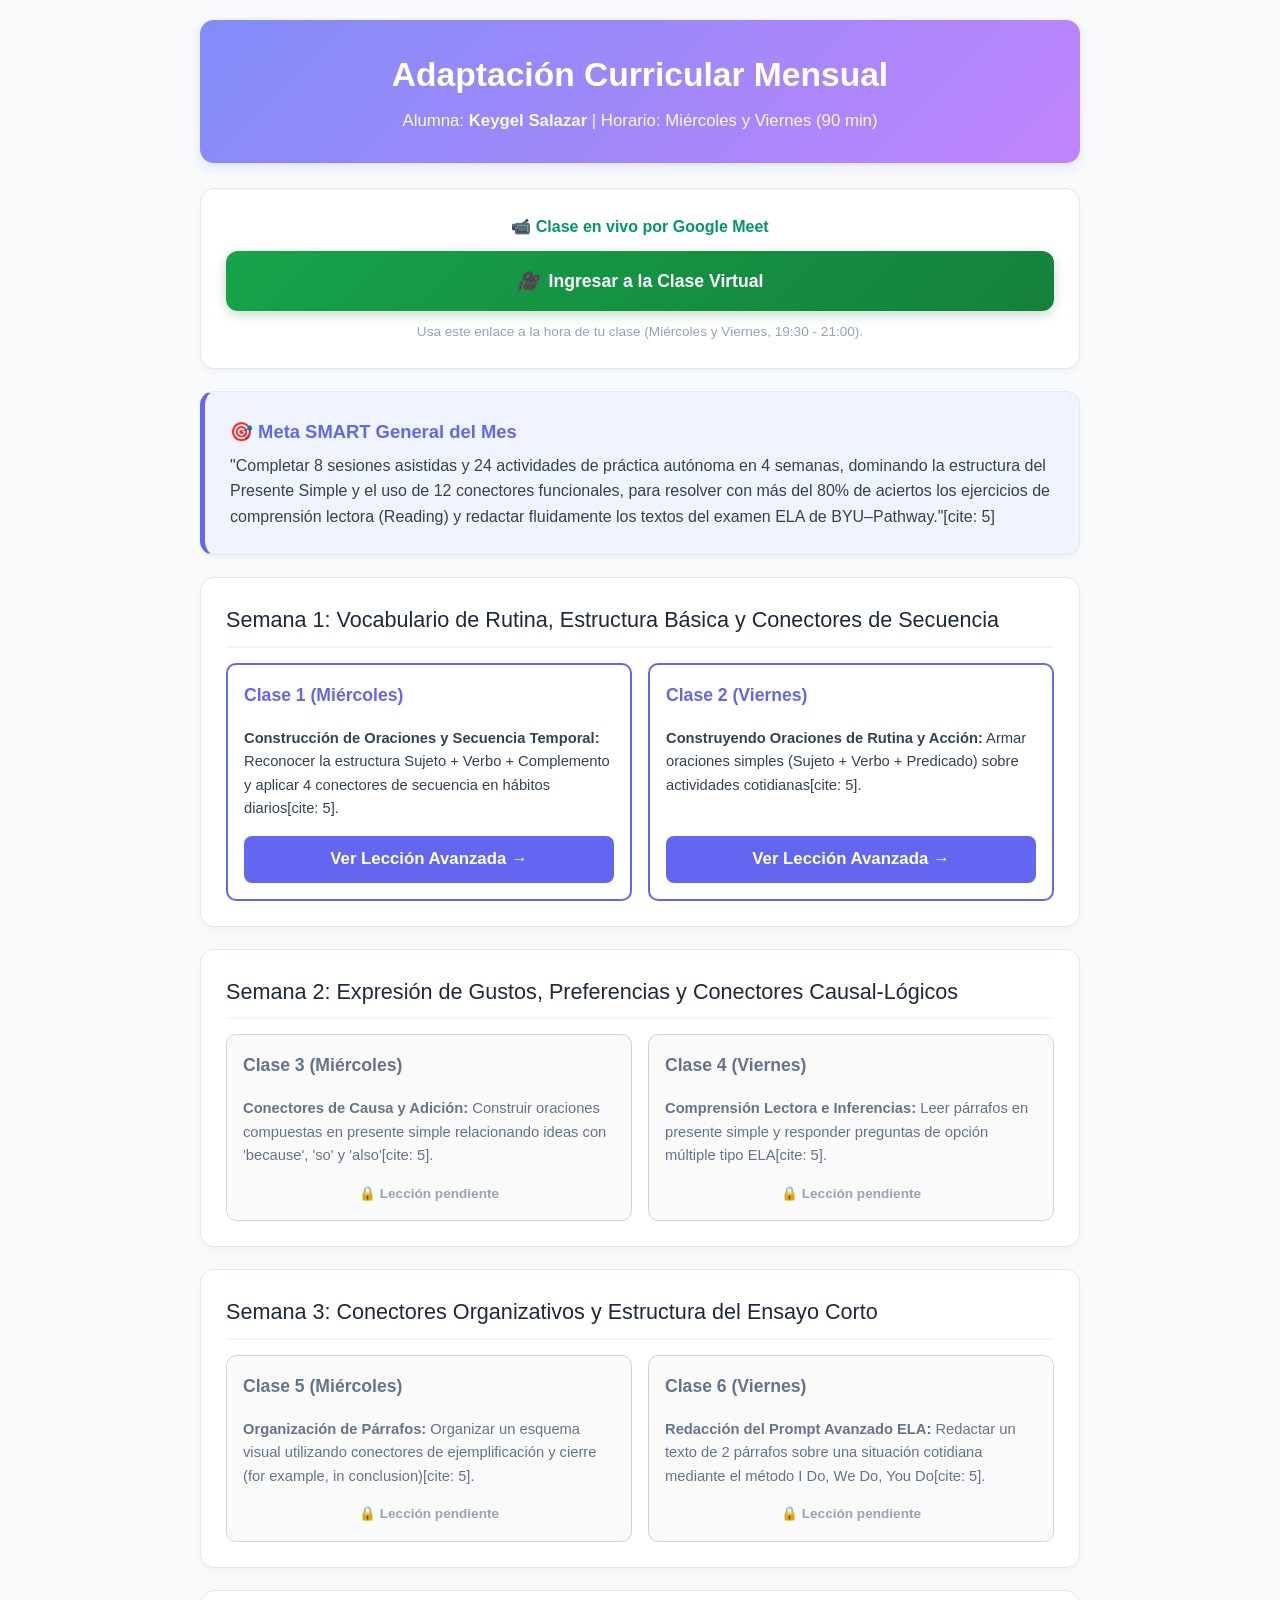
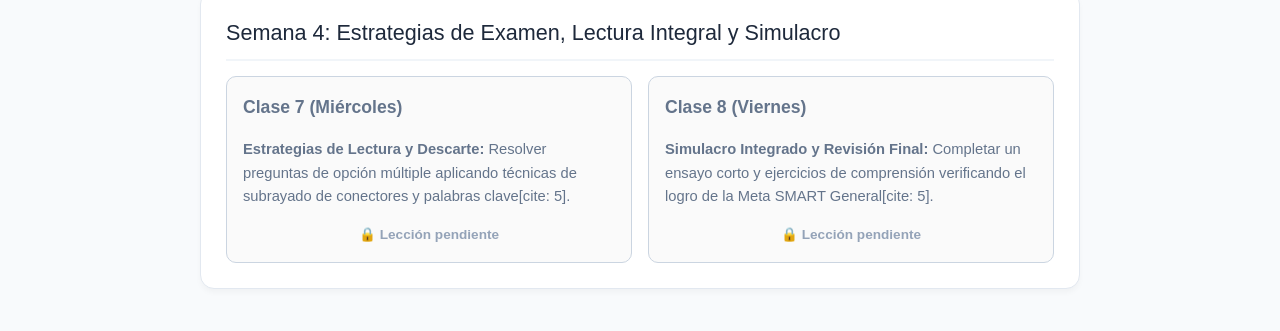
==== commit a3dba343: "Update lesson descriptions and titles with citations" ====
--- a/KeygelSalazar/index.html
+++ b/KeygelSalazar/index.html
@@ -34,10 +34,10 @@
     <!-- META SMART GENERAL DEL MES -->
     <div class="card" style="border-left: 5px solid var(--primary); background: #f0f4fe;">
         <div style="font-weight: bold; color: var(--primary); font-size: 1.15rem; margin-bottom: 6px;">
-            🎯 Meta General del Mes
+            🎯 Meta SMART General del Mes
         </div>
         <p style="margin: 0; font-size: 1rem; color: #334155;">
-            "Completar 8 sesiones asistidas y 24 actividades de práctica autónoma en 4 semanas, dominando la estructura del Presente Simple y el uso de 12 conectores funcionales, para resolver con más del 80% de aciertos los ejercicios de comprensión lectora (Reading) y redactar fluidamente los textos del examen ELA de BYU–Pathway."
+            "Completar 8 sesiones asistidas y 24 actividades de práctica autónoma en 4 semanas, dominando la estructura del Presente Simple y el uso de 12 conectores funcionales, para resolver con más del 80% de aciertos los ejercicios de comprensión lectora (Reading) y redactar fluidamente los textos del examen ELA de BYU–Pathway."[cite: 5]
         </p>
     </div>
 
@@ -54,7 +54,7 @@
                 <div>
                     <h3 style="margin-top: 0; color: var(--primary); font-size: 1.1rem;">Clase 1 (Miércoles)</h3>
                     <p style="margin-bottom: 15px; font-size: 0.92rem; color: var(--text-color);">
-                        <strong>Construcción de Oraciones y Secuencia Temporal:</strong> Reconocer la estructura Sujeto + Verbo + Complemento y aplicar 4 conectores de secuencia en hábitos diarios.
+                        <strong>Construcción de Oraciones y Secuencia Temporal:</strong> Reconocer la estructura Sujeto + Verbo + Complemento y aplicar 4 conectores de secuencia en hábitos diarios[cite: 5].
                     </p>
                 </div>
                 <a href="lessons/lesson1.html" class="word-btn" style="text-align: center; background: var(--primary); color: white; text-decoration: none; display: block; border: none;">
@@ -62,15 +62,17 @@
                 </a>
             </div>
 
-            <!-- Clase 2 (TEXTO NORMAL) -->
-            <div style="border: 1px solid #cbd5e1; border-radius: 10px; padding: 16px; background: #fafafa; display: flex; flex-direction: column; justify-content: space-between;">
+            <!-- Clase 2 (ACTIVA CON LINK) -->
+            <div style="border: 2px solid var(--primary); border-radius: 10px; padding: 16px; background: #ffffff; display: flex; flex-direction: column; justify-content: space-between;">
                 <div>
-                    <h3 style="margin-top: 0; color: #64748b; font-size: 1.1rem;">Clase 2 (Viernes)</h3>
-                    <p style="margin-bottom: 15px; font-size: 0.92rem; color: #64748b;">
-                        <strong>Redacción de Rutina Breve:</strong> Redactar un texto continuo de 5 oraciones en Presente Simple usando conectores de tiempo (Prompt Intermedio ELA).
+                    <h3 style="margin-top: 0; color: var(--primary); font-size: 1.1rem;">Clase 2 (Viernes)</h3>
+                    <p style="margin-bottom: 15px; font-size: 0.92rem; color: var(--text-color);">
+                        <strong>Construyendo Oraciones de Rutina y Acción:</strong> Armar oraciones simples (Sujeto + Verbo + Predicado) sobre actividades cotidianas[cite: 5].
                     </p>
                 </div>
-                <span style="font-size: 0.85rem; color: #94a3b8; font-weight: bold; text-align: center;">🔒 Lección pendiente</span>
+                <a href="lessons/lesson2.html" class="word-btn" style="text-align: center; background: var(--primary); color: white; text-decoration: none; display: block; border: none;">
+                    Ver Lección Avanzada →
+                </a>
             </div>
 
         </div>
@@ -89,7 +91,7 @@
                 <div>
                     <h3 style="margin-top: 0; color: #64748b; font-size: 1.1rem;">Clase 3 (Miércoles)</h3>
                     <p style="margin-bottom: 15px; font-size: 0.92rem; color: #64748b;">
-                        <strong>Conectores de Causa y Adición:</strong> Construir oraciones compuestas en presente simple relacionando ideas con 'because', 'so' y 'also'.
+                        <strong>Conectores de Causa y Adición:</strong> Construir oraciones compuestas en presente simple relacionando ideas con 'because', 'so' y 'also'[cite: 5].
                     </p>
                 </div>
                 <span style="font-size: 0.85rem; color: #94a3b8; font-weight: bold; text-align: center;">🔒 Lección pendiente</span>
@@ -100,7 +102,7 @@
                 <div>
                     <h3 style="margin-top: 0; color: #64748b; font-size: 1.1rem;">Clase 4 (Viernes)</h3>
                     <p style="margin-bottom: 15px; font-size: 0.92rem; color: #64748b;">
-                        <strong>Comprensión Lectora e Inferencias:</strong> Leer párrafos en presente simple y responder preguntas de opción múltiple tipo ELA.
+                        <strong>Comprensión Lectora e Inferencias:</strong> Leer párrafos en presente simple y responder preguntas de opción múltiple tipo ELA[cite: 5].
                     </p>
                 </div>
                 <span style="font-size: 0.85rem; color: #94a3b8; font-weight: bold; text-align: center;">🔒 Lección pendiente</span>
@@ -122,7 +124,7 @@
                 <div>
                     <h3 style="margin-top: 0; color: #64748b; font-size: 1.1rem;">Clase 5 (Miércoles)</h3>
                     <p style="margin-bottom: 15px; font-size: 0.92rem; color: #64748b;">
-                        <strong>Organización de Párrafos:</strong> Organizar un esquema visual utilizando conectores de ejemplificación y cierre (for example, in conclusion).
+                        <strong>Organización de Párrafos:</strong> Organizar un esquema visual utilizando conectores de ejemplificación y cierre (for example, in conclusion)[cite: 5].
                     </p>
                 </div>
                 <span style="font-size: 0.85rem; color: #94a3b8; font-weight: bold; text-align: center;">🔒 Lección pendiente</span>
@@ -133,7 +135,7 @@
                 <div>
                     <h3 style="margin-top: 0; color: #64748b; font-size: 1.1rem;">Clase 6 (Viernes)</h3>
                     <p style="margin-bottom: 15px; font-size: 0.92rem; color: #64748b;">
-                        <strong>Redacción del Prompt Avanzado ELA:</strong> Redactar un texto de 2 párrafos sobre una situación cotidiana mediante el método I Do, We Do, You Do.
+                        <strong>Redacción del Prompt Avanzado ELA:</strong> Redactar un texto de 2 párrafos sobre una situación cotidiana mediante el método I Do, We Do, You Do[cite: 5].
                     </p>
                 </div>
                 <span style="font-size: 0.85rem; color: #94a3b8; font-weight: bold; text-align: center;">🔒 Lección pendiente</span>
@@ -155,7 +157,7 @@
                 <div>
                     <h3 style="margin-top: 0; color: #64748b; font-size: 1.1rem;">Clase 7 (Miércoles)</h3>
                     <p style="margin-bottom: 15px; font-size: 0.92rem; color: #64748b;">
-                        <strong>Estrategias de Lectura y Descarte:</strong> Resolver preguntas de opción múltiple aplicando técnicas de subrayado de conectores y palabras clave.
+                        <strong>Estrategias de Lectura y Descarte:</strong> Resolver preguntas de opción múltiple aplicando técnicas de subrayado de conectores y palabras clave[cite: 5].
                     </p>
                 </div>
                 <span style="font-size: 0.85rem; color: #94a3b8; font-weight: bold; text-align: center;">🔒 Lección pendiente</span>
@@ -166,7 +168,7 @@
                 <div>
                     <h3 style="margin-top: 0; color: #64748b; font-size: 1.1rem;">Clase 8 (Viernes)</h3>
                     <p style="margin-bottom: 15px; font-size: 0.92rem; color: #64748b;">
-                        <strong>Simulacro Integrado y Revisión Final:</strong> Completar un ensayo corto y ejercicios de comprensión verificando el logro de la Meta General.
+                        <strong>Simulacro Integrado y Revisión Final:</strong> Completar un ensayo corto y ejercicios de comprensión verificando el logro de la Meta SMART General[cite: 5].
                     </p>
                 </div>
                 <span style="font-size: 0.85rem; color: #94a3b8; font-weight: bold; text-align: center;">🔒 Lección pendiente</span>
--- a/assets/course.css
+++ b/assets/course.css
@@ -275,6 +275,161 @@
 }
 
 /* ==========================================
+   LECCIÓN 2: VOCABULARIO EN COLUMNAS
+   ========================================== */
+
+.vocab-grid {
+    display: grid;
+    grid-template-columns: repeat(auto-fit, minmax(180px, 1fr));
+    gap: 16px;
+    margin: 15px 0;
+}
+
+.vocab-column h4 {
+    margin: 0 0 10px 0;
+    font-size: 0.95rem;
+    color: #475569;
+}
+
+.vocab-column {
+    display: flex;
+    flex-direction: column;
+    gap: 8px;
+}
+
+.vocab-column .hl-subject,
+.vocab-column .hl-verb,
+.vocab-column .hl-complement,
+.vocab-column .hl-connector {
+    display: block;
+    text-align: center;
+    padding: 6px 10px;
+}
+
+/* ==========================================
+   LECCIÓN 2: MÁQUINA DE COMBINAR ORACIONES
+   ("Casino Sintáctico")
+   ========================================== */
+
+.slot-family {
+    background: #fafafa;
+    border: 1px dashed #cbd5e1;
+    border-radius: 12px;
+    padding: 18px;
+    margin-bottom: 18px;
+}
+
+.slot-family h4 {
+    margin: 0 0 12px 0;
+    color: var(--primary);
+}
+
+.reel-row {
+    display: flex;
+    gap: 10px;
+    flex-wrap: wrap;
+    margin-bottom: 14px;
+}
+
+.reel-window {
+    flex: 1 1 140px;
+    min-height: 52px;
+    display: flex;
+    align-items: center;
+    justify-content: center;
+    text-align: center;
+    font-weight: 700;
+    font-size: 1rem;
+    border-radius: 8px;
+    border: 2px solid #fbbf24;
+    background: linear-gradient(#fff, #fef9ec);
+    padding: 6px 10px;
+}
+
+.spin-btn {
+    display: inline-flex;
+    align-items: center;
+    gap: 8px;
+    background: linear-gradient(135deg, #f59e0b, #d97706);
+    color: white;
+    font-weight: 700;
+    border: none;
+    padding: 10px 20px;
+    border-radius: 10px;
+    cursor: pointer;
+    font-size: 0.98rem;
+    transition: transform 0.15s ease;
+}
+
+.spin-btn:hover {
+    transform: translateY(-2px);
+}
+
+.result-sentence {
+    margin-top: 12px;
+    background: white;
+    border: 2px solid #e0e7ff;
+    border-radius: 10px;
+    padding: 14px;
+    font-size: 1.05rem;
+    min-height: 24px;
+}
+
+/* ==========================================
+   LECCIÓN 2: TALLER DE ESCRITURA CON CRONÓMETRO
+   ========================================== */
+
+.timer-bar {
+    display: flex;
+    align-items: center;
+    justify-content: center;
+    gap: 14px;
+    flex-wrap: wrap;
+    background: #f1f5f9;
+    padding: 14px;
+    border-radius: 10px;
+    margin: 15px 0;
+}
+
+.timer-display {
+    font-family: 'Courier New', monospace;
+    font-size: 1.6rem;
+    font-weight: 700;
+    color: var(--primary);
+    min-width: 80px;
+    text-align: center;
+}
+
+.timer-btn {
+    background: var(--primary);
+    color: white;
+    border: none;
+    padding: 10px 18px;
+    border-radius: 8px;
+    font-weight: 700;
+    cursor: pointer;
+    transition: opacity 0.2s;
+}
+
+.timer-btn:hover {
+    opacity: 0.9;
+}
+
+.review-box {
+    margin-top: 14px;
+    background: #f0f9ff;
+    border: 1px solid #bae6fd;
+    border-radius: 10px;
+    padding: 14px;
+    display: none;
+}
+
+.review-box ul {
+    margin: 8px 0 0 0;
+    padding-left: 20px;
+}
+
+/* ==========================================
    ENCABEZADO DE SECCIÓN CON ETIQUETA DE TIEMPO
    (usado en las páginas de lección)
    ========================================== */
@@ -375,4 +530,4 @@
 .meet-btn:hover {
     transform: translateY(-2px);
     box-shadow: 0 6px 16px rgba(21, 128, 61, 0.35);
-}+}
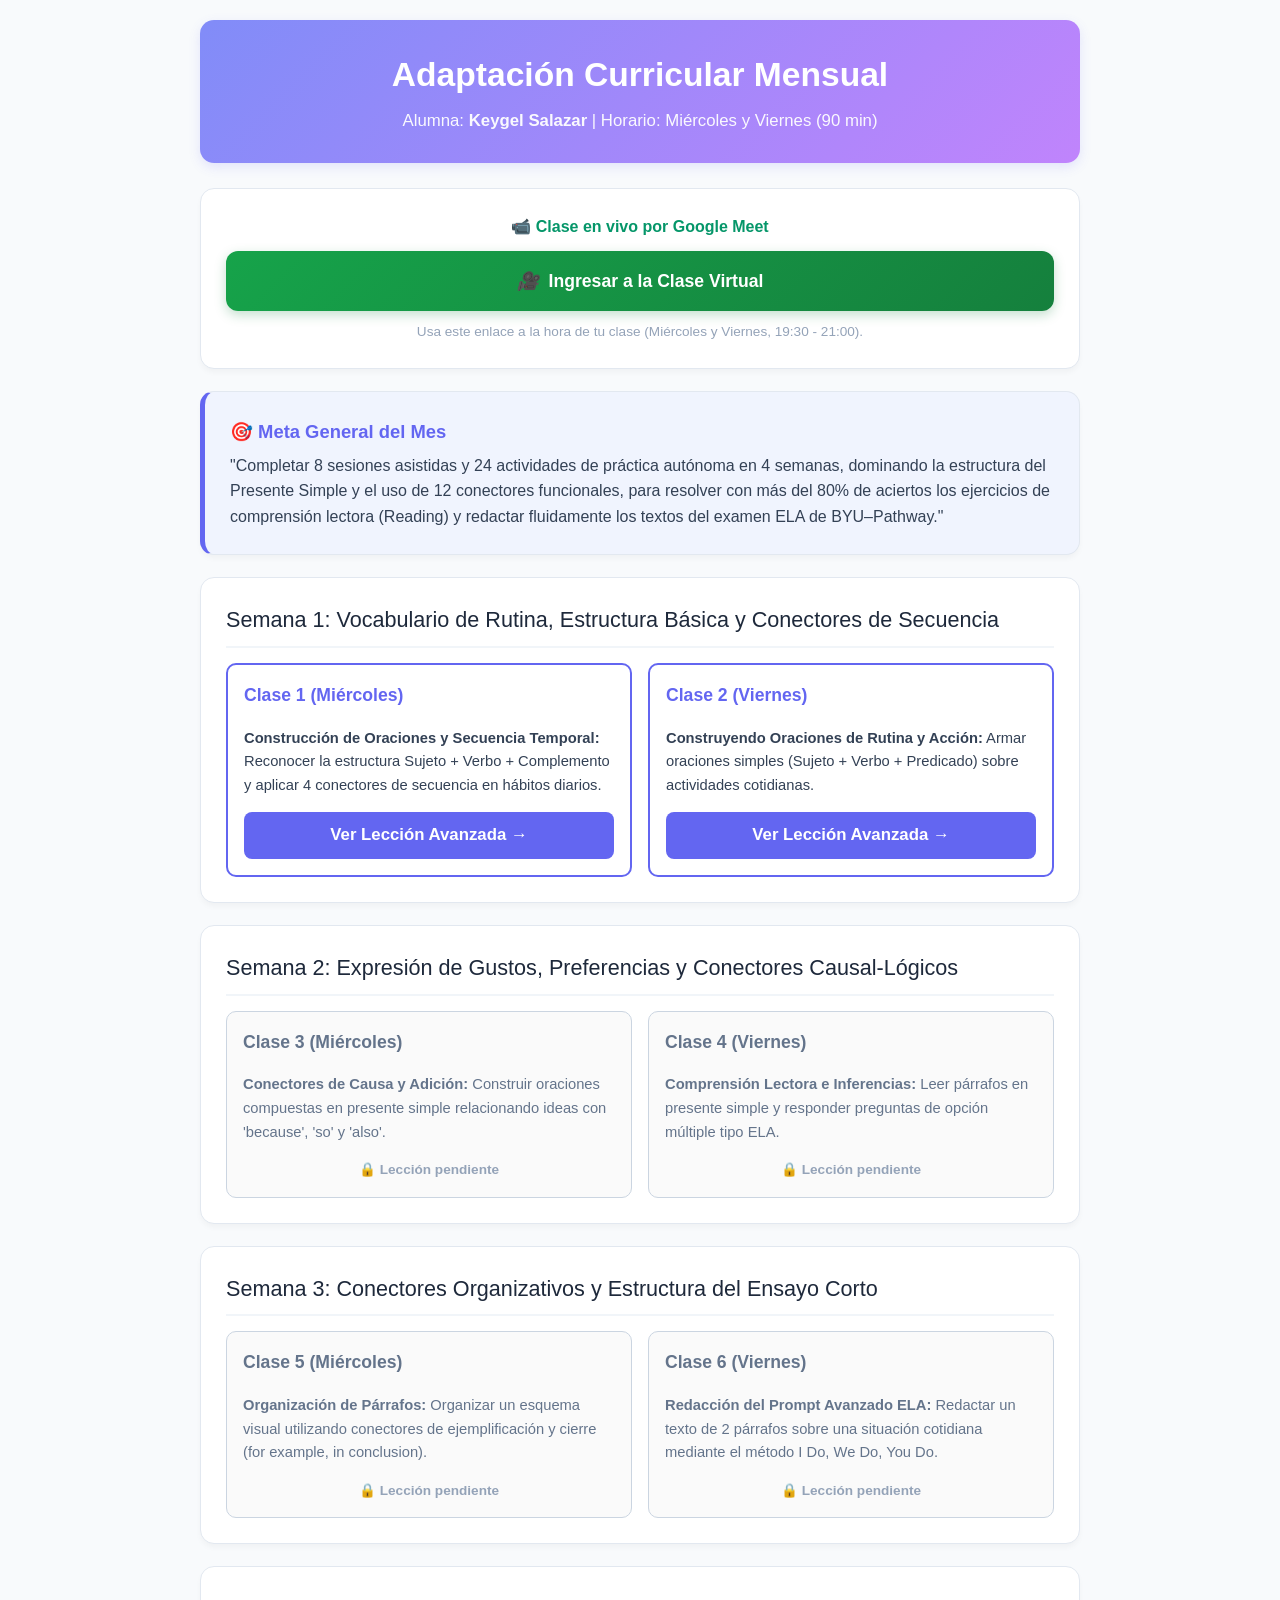
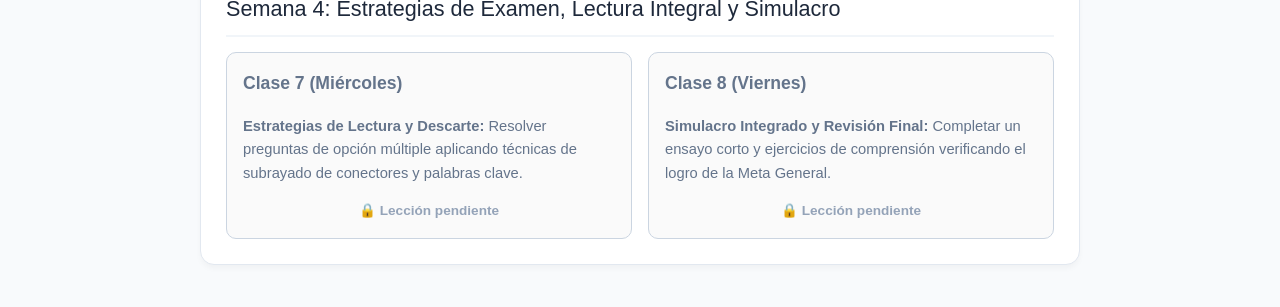
==== commit ab3d1502: "Update meta descriptions and lesson details" ====
--- a/KeygelSalazar/index.html
+++ b/KeygelSalazar/index.html
@@ -31,13 +31,13 @@
         </p>
     </div>
 
-    <!-- META SMART GENERAL DEL MES -->
+    <!-- META GENERAL DEL MES -->
     <div class="card" style="border-left: 5px solid var(--primary); background: #f0f4fe;">
         <div style="font-weight: bold; color: var(--primary); font-size: 1.15rem; margin-bottom: 6px;">
-            🎯 Meta SMART General del Mes
+            🎯 Meta General del Mes
         </div>
         <p style="margin: 0; font-size: 1rem; color: #334155;">
-            "Completar 8 sesiones asistidas y 24 actividades de práctica autónoma en 4 semanas, dominando la estructura del Presente Simple y el uso de 12 conectores funcionales, para resolver con más del 80% de aciertos los ejercicios de comprensión lectora (Reading) y redactar fluidamente los textos del examen ELA de BYU–Pathway."[cite: 5]
+            "Completar 8 sesiones asistidas y 24 actividades de práctica autónoma en 4 semanas, dominando la estructura del Presente Simple y el uso de 12 conectores funcionales, para resolver con más del 80% de aciertos los ejercicios de comprensión lectora (Reading) y redactar fluidamente los textos del examen ELA de BYU–Pathway."
         </p>
     </div>
 
@@ -54,7 +54,7 @@
                 <div>
                     <h3 style="margin-top: 0; color: var(--primary); font-size: 1.1rem;">Clase 1 (Miércoles)</h3>
                     <p style="margin-bottom: 15px; font-size: 0.92rem; color: var(--text-color);">
-                        <strong>Construcción de Oraciones y Secuencia Temporal:</strong> Reconocer la estructura Sujeto + Verbo + Complemento y aplicar 4 conectores de secuencia en hábitos diarios[cite: 5].
+                        <strong>Construcción de Oraciones y Secuencia Temporal:</strong> Reconocer la estructura Sujeto + Verbo + Complemento y aplicar 4 conectores de secuencia en hábitos diarios.
                     </p>
                 </div>
                 <a href="lessons/lesson1.html" class="word-btn" style="text-align: center; background: var(--primary); color: white; text-decoration: none; display: block; border: none;">
@@ -67,7 +67,7 @@
                 <div>
                     <h3 style="margin-top: 0; color: var(--primary); font-size: 1.1rem;">Clase 2 (Viernes)</h3>
                     <p style="margin-bottom: 15px; font-size: 0.92rem; color: var(--text-color);">
-                        <strong>Construyendo Oraciones de Rutina y Acción:</strong> Armar oraciones simples (Sujeto + Verbo + Predicado) sobre actividades cotidianas[cite: 5].
+                        <strong>Construyendo Oraciones de Rutina y Acción:</strong> Armar oraciones simples (Sujeto + Verbo + Predicado) sobre actividades cotidianas.
                     </p>
                 </div>
                 <a href="lessons/lesson2.html" class="word-btn" style="text-align: center; background: var(--primary); color: white; text-decoration: none; display: block; border: none;">
@@ -91,7 +91,7 @@
                 <div>
                     <h3 style="margin-top: 0; color: #64748b; font-size: 1.1rem;">Clase 3 (Miércoles)</h3>
                     <p style="margin-bottom: 15px; font-size: 0.92rem; color: #64748b;">
-                        <strong>Conectores de Causa y Adición:</strong> Construir oraciones compuestas en presente simple relacionando ideas con 'because', 'so' y 'also'[cite: 5].
+                        <strong>Conectores de Causa y Adición:</strong> Construir oraciones compuestas en presente simple relacionando ideas con 'because', 'so' y 'also'.
                     </p>
                 </div>
                 <span style="font-size: 0.85rem; color: #94a3b8; font-weight: bold; text-align: center;">🔒 Lección pendiente</span>
@@ -102,7 +102,7 @@
                 <div>
                     <h3 style="margin-top: 0; color: #64748b; font-size: 1.1rem;">Clase 4 (Viernes)</h3>
                     <p style="margin-bottom: 15px; font-size: 0.92rem; color: #64748b;">
-                        <strong>Comprensión Lectora e Inferencias:</strong> Leer párrafos en presente simple y responder preguntas de opción múltiple tipo ELA[cite: 5].
+                        <strong>Comprensión Lectora e Inferencias:</strong> Leer párrafos en presente simple y responder preguntas de opción múltiple tipo ELA.
                     </p>
                 </div>
                 <span style="font-size: 0.85rem; color: #94a3b8; font-weight: bold; text-align: center;">🔒 Lección pendiente</span>
@@ -124,7 +124,7 @@
                 <div>
                     <h3 style="margin-top: 0; color: #64748b; font-size: 1.1rem;">Clase 5 (Miércoles)</h3>
                     <p style="margin-bottom: 15px; font-size: 0.92rem; color: #64748b;">
-                        <strong>Organización de Párrafos:</strong> Organizar un esquema visual utilizando conectores de ejemplificación y cierre (for example, in conclusion)[cite: 5].
+                        <strong>Organización de Párrafos:</strong> Organizar un esquema visual utilizando conectores de ejemplificación y cierre (for example, in conclusion).
                     </p>
                 </div>
                 <span style="font-size: 0.85rem; color: #94a3b8; font-weight: bold; text-align: center;">🔒 Lección pendiente</span>
@@ -135,7 +135,7 @@
                 <div>
                     <h3 style="margin-top: 0; color: #64748b; font-size: 1.1rem;">Clase 6 (Viernes)</h3>
                     <p style="margin-bottom: 15px; font-size: 0.92rem; color: #64748b;">
-                        <strong>Redacción del Prompt Avanzado ELA:</strong> Redactar un texto de 2 párrafos sobre una situación cotidiana mediante el método I Do, We Do, You Do[cite: 5].
+                        <strong>Redacción del Prompt Avanzado ELA:</strong> Redactar un texto de 2 párrafos sobre una situación cotidiana mediante el método I Do, We Do, You Do.
                     </p>
                 </div>
                 <span style="font-size: 0.85rem; color: #94a3b8; font-weight: bold; text-align: center;">🔒 Lección pendiente</span>
@@ -157,7 +157,7 @@
                 <div>
                     <h3 style="margin-top: 0; color: #64748b; font-size: 1.1rem;">Clase 7 (Miércoles)</h3>
                     <p style="margin-bottom: 15px; font-size: 0.92rem; color: #64748b;">
-                        <strong>Estrategias de Lectura y Descarte:</strong> Resolver preguntas de opción múltiple aplicando técnicas de subrayado de conectores y palabras clave[cite: 5].
+                        <strong>Estrategias de Lectura y Descarte:</strong> Resolver preguntas de opción múltiple aplicando técnicas de subrayado de conectores y palabras clave.
                     </p>
                 </div>
                 <span style="font-size: 0.85rem; color: #94a3b8; font-weight: bold; text-align: center;">🔒 Lección pendiente</span>
@@ -168,7 +168,7 @@
                 <div>
                     <h3 style="margin-top: 0; color: #64748b; font-size: 1.1rem;">Clase 8 (Viernes)</h3>
                     <p style="margin-bottom: 15px; font-size: 0.92rem; color: #64748b;">
-                        <strong>Simulacro Integrado y Revisión Final:</strong> Completar un ensayo corto y ejercicios de comprensión verificando el logro de la Meta SMART General[cite: 5].
+                        <strong>Simulacro Integrado y Revisión Final:</strong> Completar un ensayo corto y ejercicios de comprensión verificando el logro de la Meta General.
                     </p>
                 </div>
                 <span style="font-size: 0.85rem; color: #94a3b8; font-weight: bold; text-align: center;">🔒 Lección pendiente</span>
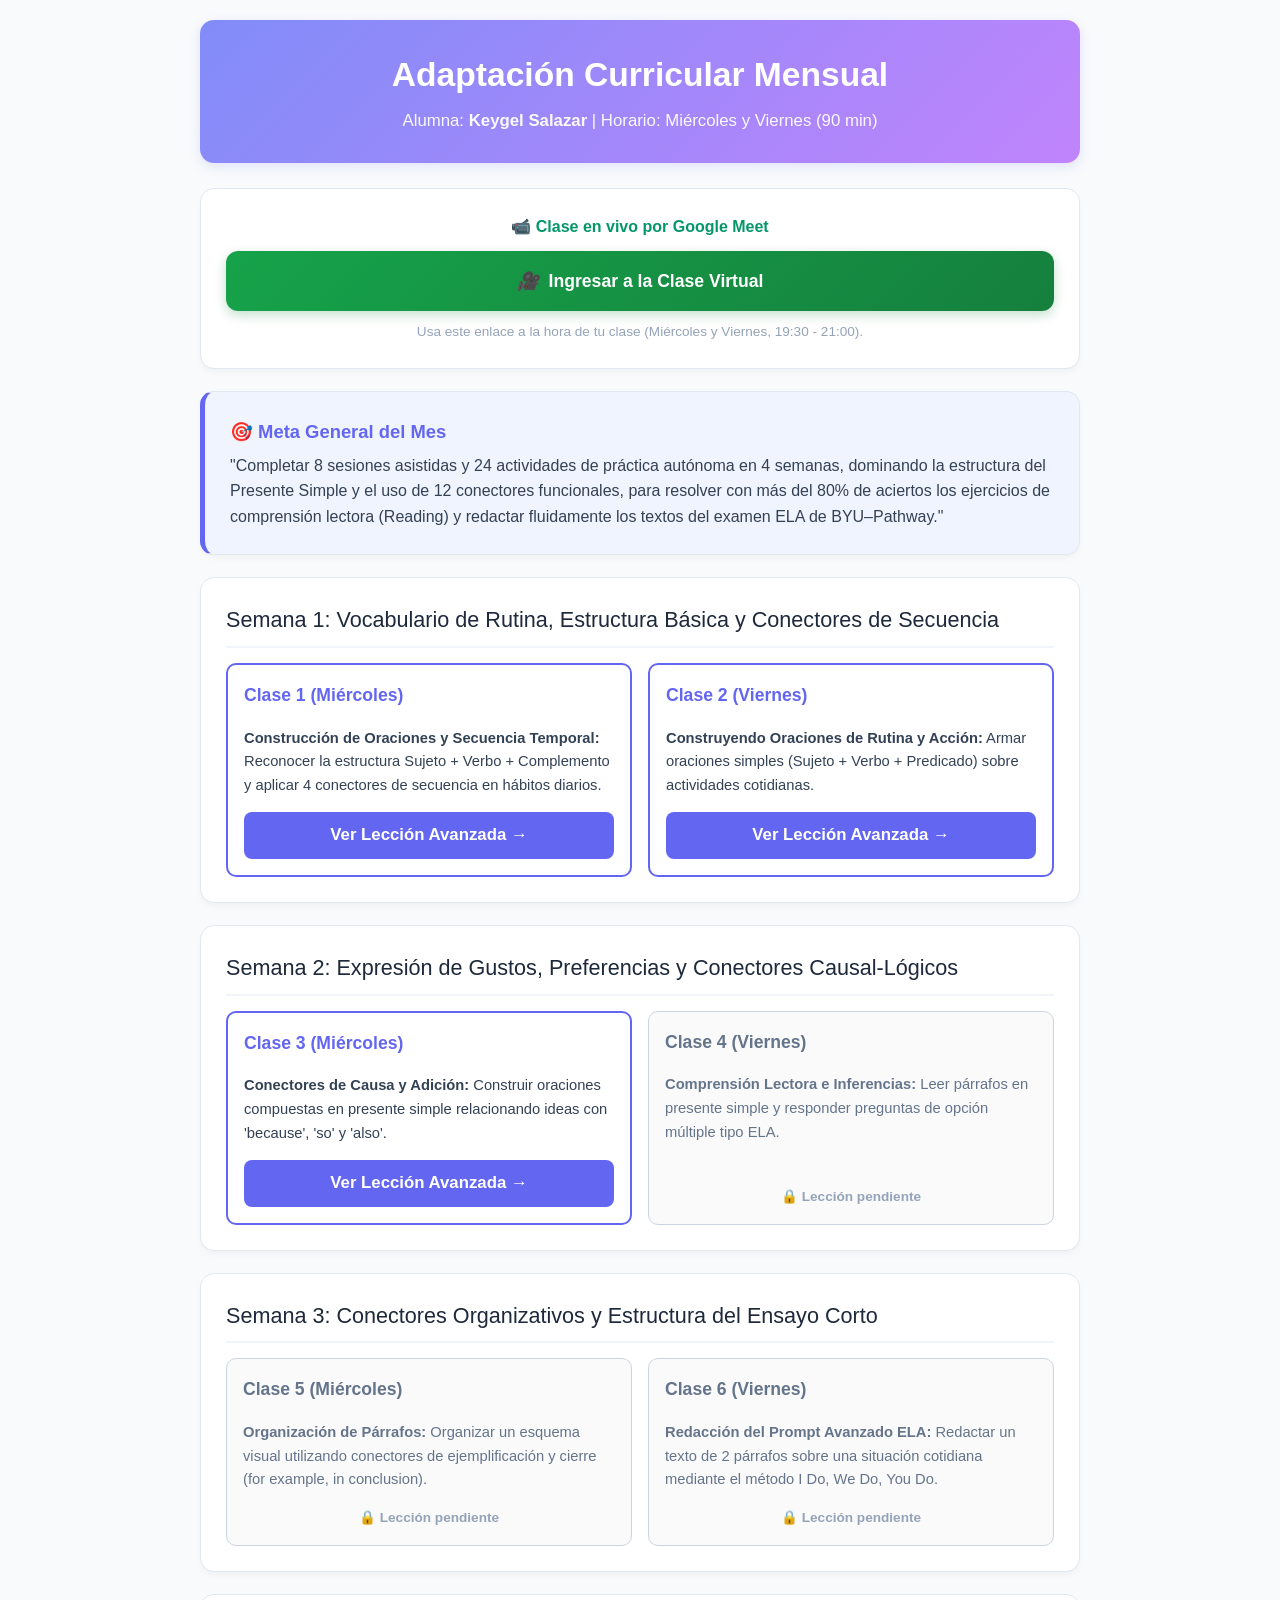
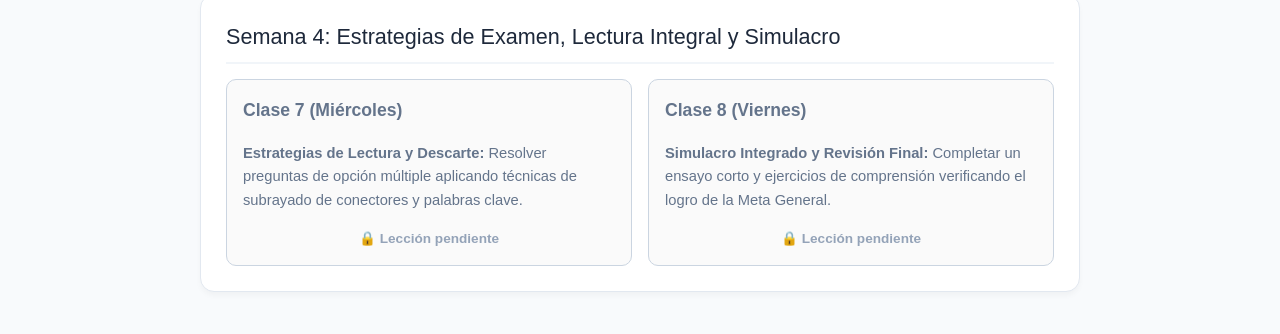
==== commit c7fc9839: "Keygel 3th lesson" ====
--- a/KeygelSalazar/index.html
+++ b/KeygelSalazar/index.html
@@ -86,15 +86,17 @@
 
         <div style="display: grid; grid-template-columns: repeat(auto-fit, minmax(280px, 1fr)); gap: 16px; margin-top: 15px;">
 
-            <!-- Clase 3 (TEXTO NORMAL) -->
-            <div style="border: 1px solid #cbd5e1; border-radius: 10px; padding: 16px; background: #fafafa; display: flex; flex-direction: column; justify-content: space-between;">
+            <!-- Clase 3 (ACTIVA CON LINK) -->
+            <div style="border: 2px solid var(--primary); border-radius: 10px; padding: 16px; background: #ffffff; display: flex; flex-direction: column; justify-content: space-between;">
                 <div>
-                    <h3 style="margin-top: 0; color: #64748b; font-size: 1.1rem;">Clase 3 (Miércoles)</h3>
-                    <p style="margin-bottom: 15px; font-size: 0.92rem; color: #64748b;">
+                    <h3 style="margin-top: 0; color: var(--primary); font-size: 1.1rem;">Clase 3 (Miércoles)</h3>
+                    <p style="margin-bottom: 15px; font-size: 0.92rem; color: var(--text-color);">
                         <strong>Conectores de Causa y Adición:</strong> Construir oraciones compuestas en presente simple relacionando ideas con 'because', 'so' y 'also'.
                     </p>
                 </div>
-                <span style="font-size: 0.85rem; color: #94a3b8; font-weight: bold; text-align: center;">🔒 Lección pendiente</span>
+                <a href="lessons/lesson3.html" class="word-btn" style="text-align: center; background: var(--primary); color: white; text-decoration: none; display: block; border: none;">
+                    Ver Lección Avanzada →
+                </a>
             </div>
 
             <!-- Clase 4 (TEXTO NORMAL) -->
--- a/assets/course.css
+++ b/assets/course.css
@@ -531,3 +531,207 @@
     transform: translateY(-2px);
     box-shadow: 0 6px 16px rgba(21, 128, 61, 0.35);
 }
+
+/* ==========================================
+   LECCIÓN 3: PREPOSICIONES / DETERMINANTES
+   (5º color del código gramatical)
+   ========================================== */
+
+:root {
+    --preposition-color: #ffe4e6;
+    --preposition-text: #9f1239;
+}
+
+.hl-preposition {
+    background-color: var(--preposition-color);
+    color: var(--preposition-text);
+    padding: 3px 8px;
+    border-radius: 6px;
+    font-weight: 700;
+}
+
+.vocab-column .hl-preposition {
+    display: block;
+    text-align: center;
+    padding: 6px 10px;
+}
+
+/* ==========================================
+   LECCIÓN 3: INSTRUCCIONES BILINGÜES
+   ========================================== */
+
+.instruction {
+    font-size: 1.05rem;
+    font-weight: 600;
+    color: #1e293b;
+    margin: 0 0 6px 0;
+}
+
+.es-toggle {
+    display: inline-flex;
+    align-items: center;
+    gap: 6px;
+    background: var(--primary-light);
+    color: var(--primary);
+    border: 1px solid #c7d2fe;
+    border-radius: 20px;
+    padding: 4px 12px;
+    font-size: 0.85rem;
+    font-weight: 700;
+    cursor: pointer;
+    transition: background 0.2s;
+}
+
+.es-toggle:hover {
+    background: #c7d2fe;
+}
+
+.es-text {
+    display: none;
+    margin: 8px 0 4px 0;
+    padding: 8px 12px;
+    background: #f8fafc;
+    border-left: 3px solid #a5b4fc;
+    border-radius: 0 8px 8px 0;
+    font-size: 0.95rem;
+    color: #475569;
+    font-style: italic;
+}
+
+.es-text.is-open {
+    display: block;
+}
+
+/* ==========================================
+   LECCIÓN 3: TARJETAS DE REGLAS Y MATICES
+   ========================================== */
+
+.rule-grid {
+    display: grid;
+    grid-template-columns: repeat(auto-fit, minmax(190px, 1fr));
+    gap: 14px;
+    margin: 15px 0;
+}
+
+.rule-card {
+    background: #fafafa;
+    border: 1px solid #e2e8f0;
+    border-top: 4px solid var(--verb-text);
+    border-radius: 10px;
+    padding: 14px;
+}
+
+.rule-card h4 {
+    margin: 0 0 4px 0;
+    color: #1e293b;
+    font-size: 1rem;
+}
+
+.rule-card .rule-when {
+    font-size: 0.85rem;
+    color: #64748b;
+    margin-bottom: 10px;
+}
+
+.rule-card .rule-example {
+    display: block;
+    margin: 6px 0;
+    font-size: 0.98rem;
+}
+
+.compare-row {
+    display: grid;
+    grid-template-columns: 1fr 1fr;
+    gap: 12px;
+    margin: 12px 0;
+}
+
+.compare-cell {
+    border-radius: 10px;
+    padding: 12px 14px;
+    font-size: 0.95rem;
+}
+
+.compare-cell.literal {
+    background: #fff1f2;
+    border: 1px solid #fecdd3;
+}
+
+.compare-cell.natural {
+    background: #f0fdf4;
+    border: 1px solid #bbf7d0;
+}
+
+.compare-label {
+    font-size: 0.78rem;
+    font-weight: 700;
+    text-transform: uppercase;
+    letter-spacing: 0.5px;
+    margin-bottom: 4px;
+}
+
+.compare-cell.literal .compare-label { color: #be123c; }
+.compare-cell.natural .compare-label { color: #15803d; }
+
+.nuance-box {
+    background: #fef9ec;
+    border: 1px solid #fde68a;
+    border-radius: 10px;
+    padding: 14px 16px;
+    margin: 18px 0 0 0;
+}
+
+.nuance-box .nuance-title {
+    font-weight: bold;
+    color: #92400e;
+    margin-bottom: 8px;
+}
+
+/* Caja de ejercicio (antes era estilo en línea en la Lección 2) */
+.exercise-box {
+    background: #fafafa;
+    padding: 18px;
+    border-radius: 10px;
+    border: 1px dashed #cbd5e1;
+    margin-bottom: 18px;
+}
+
+.exercise-box .exercise-sentence {
+    margin: 0;
+    font-size: 1.1rem;
+    text-align: center;
+}
+
+.word-btn.is-correct {
+    border-color: #10b981;
+    background: #d1fae5;
+}
+
+.word-btn.is-wrong {
+    border-color: #ef4444;
+    background: #fee2e2;
+}
+
+.pathway-box {
+    background: #f0f9ff;
+    border: 1px solid #bae6fd;
+    border-radius: 10px;
+    padding: 16px;
+    margin-bottom: 14px;
+}
+
+.pathway-box .pathway-title {
+    font-weight: bold;
+    color: #0369a1;
+    margin-bottom: 8px;
+}
+
+.pathway-box ul {
+    margin: 0;
+    padding-left: 20px;
+}
+
+@media (max-width: 560px) {
+    .compare-row { grid-template-columns: 1fr; }
+    h1 { font-size: 1.6rem; }
+}
